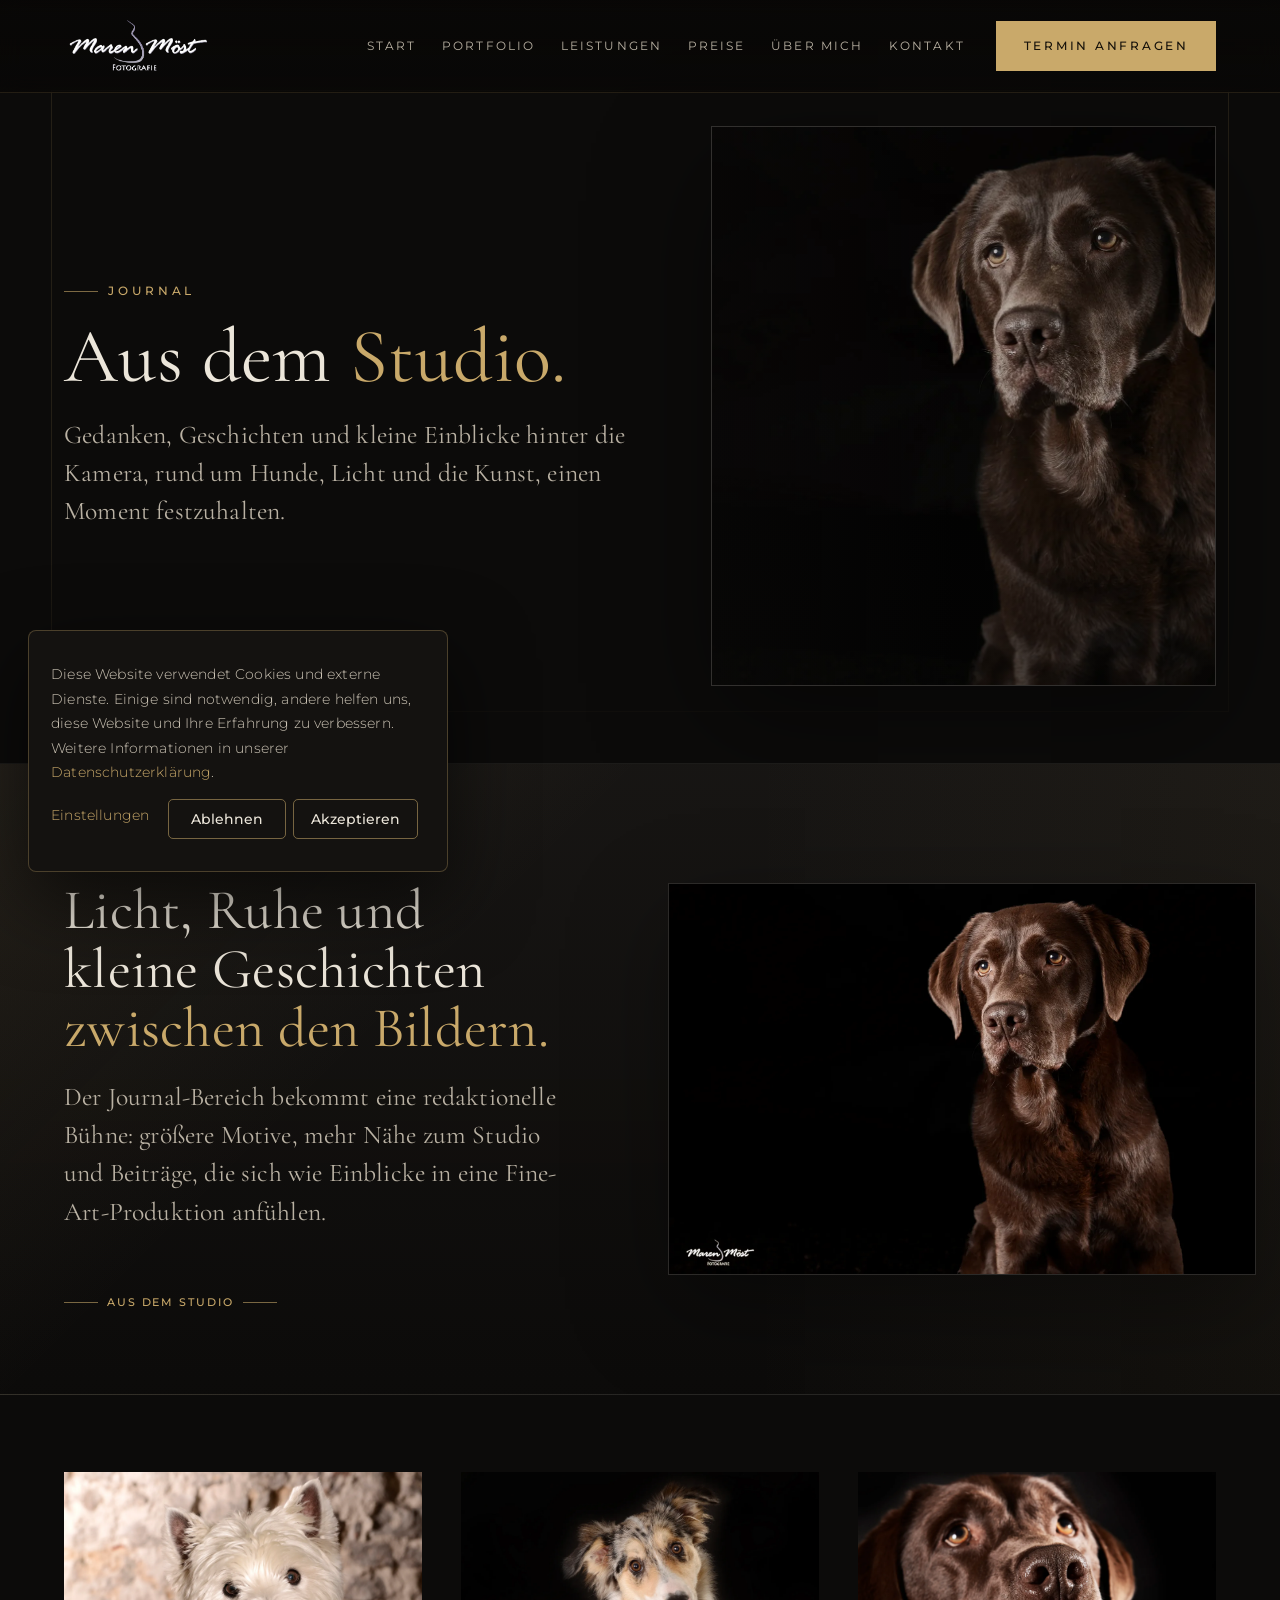
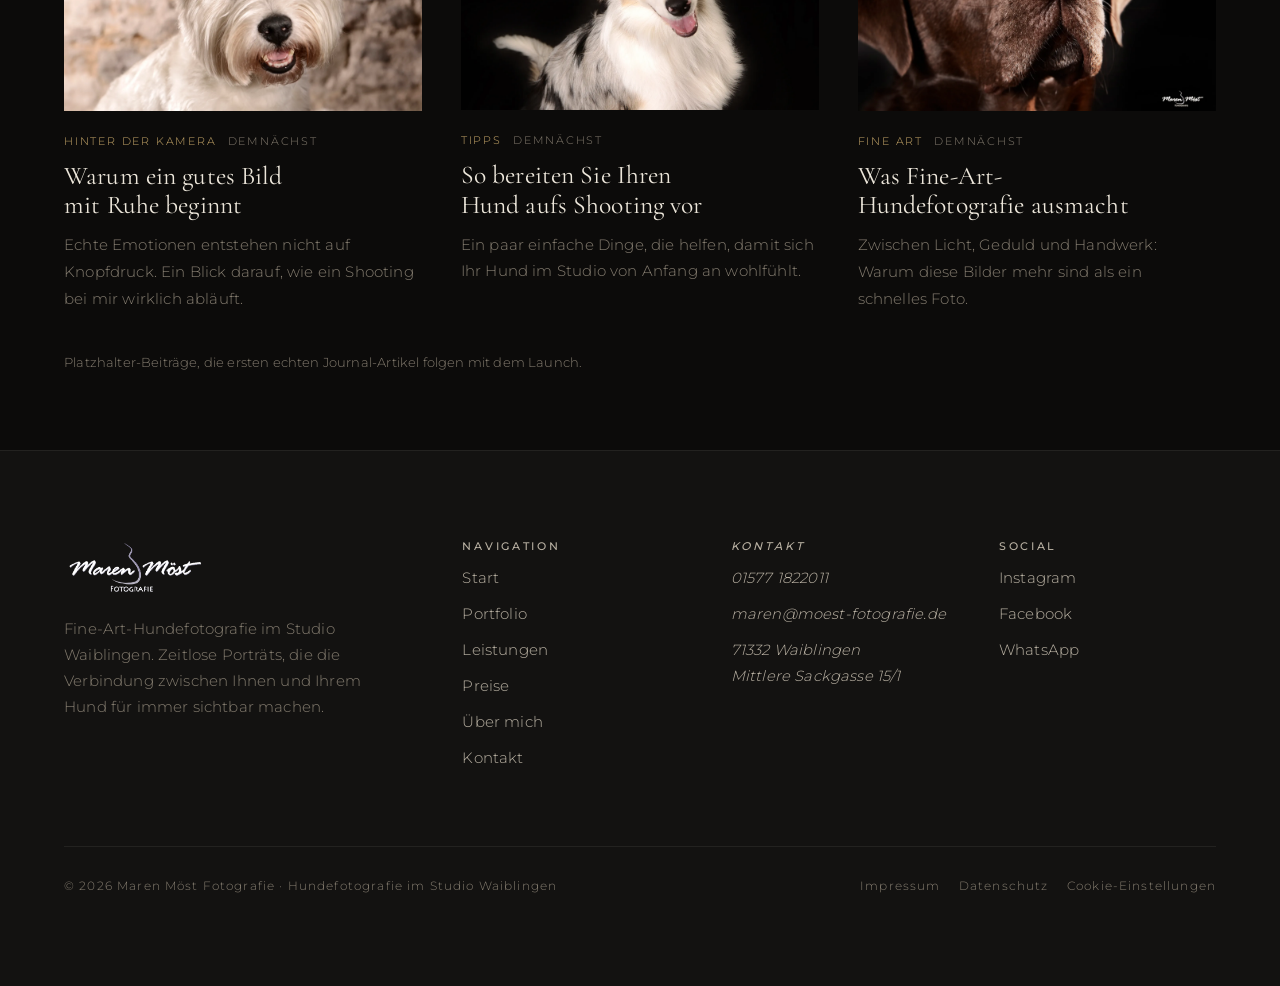
==== blog.html @ 88117236 "Links: external links open in new tab + fix the one inconsistent CTA - External links (WhatsApp, Ins" ====
<!DOCTYPE html>
<html lang="de">
<head>
<meta charset="UTF-8" />
<meta name="viewport" content="width=device-width, initial-scale=1" />
<meta name="robots" content="noindex,follow" /><!-- empty placeholder blog: keep out of the index until real articles exist -->
<script>if(location.hostname.indexOf("github.io")>-1){var m=document.createElement("meta");m.name="robots";m.content="noindex,nofollow";document.head.appendChild(m);}</script>
<script>document.documentElement.classList.add("js");</script>
<title>Blog · Maren Möst Hundefotografie</title>
<meta name="description" content="Journal aus dem Studio Waiblingen, Geschichten und Einblicke rund um Fine-Art-Hundefotografie." />
<link rel="canonical" href="https://www.moest-hundefotografie.de/blog.html" />
<meta property="og:type" content="website" />
<meta property="og:title" content="Blog · Maren Möst Hundefotografie" />
<meta property="og:description" content="Journal aus dem Studio Waiblingen, Geschichten und Einblicke rund um Fine-Art-Hundefotografie." />
<meta property="og:image" content="https://www.moest-hundefotografie.de/images/hero-banner.jpg" />
<meta property="og:url" content="https://www.moest-hundefotografie.de/blog.html" />
<link rel="icon" href="images/favicon.webp" />
<link rel="preload" href="fonts/cormorant-400.woff2" as="font" type="font/woff2" crossorigin />
<link rel="preload" href="fonts/montserrat-300.woff2" as="font" type="font/woff2" crossorigin />
<link rel="stylesheet" href="css/fonts.css" />
<link rel="stylesheet" href="css/styles.css" />
<link rel="stylesheet" href="css/klaro.css" media="print" onload="this.media='all'" />
<link rel="stylesheet" href="css/klaro-theme.css" media="print" onload="this.media='all'" />
<script type="application/ld+json">
{
  "@context": "https://schema.org",
  "@type": "BreadcrumbList",
  "itemListElement": [
    {
      "@type": "ListItem",
      "position": 1,
      "name": "Start",
      "item": "https://www.moest-hundefotografie.de/"
    },
    {
      "@type": "ListItem",
      "position": 2,
      "name": "Blog",
      "item": "https://www.moest-hundefotografie.de/blog.html"
    }
  ]
}
</script>
</head>
<body class="theme-noir">
  <header class="site-header" data-site-header>
    <a class="site-header__logo" href="index.html" aria-label="Maren Möst Hundefotografie, Startseite">
      <picture><source srcset="images/logo-weiss.webp" type="image/webp" /><img class="nav__brand-mark" src="images/logo-weiss.png" alt="Maren Möst Fotografie" width="392" height="146" /></picture>
    </a>
    <nav class="site-nav" aria-label="Hauptnavigation">
      <ul class="site-nav__list">
        <li class="site-nav__item"><a class="nav__link" href="index.html">Start</a></li>
        <li class="site-nav__item"><a class="nav__link" href="portfolio.html">Portfolio</a></li>
        <li class="site-nav__item"><a class="nav__link" href="leistungen.html">Leistungen</a></li>
        <li class="site-nav__item"><a class="nav__link" href="preise.html">Preise</a></li>
        <li class="site-nav__item"><a class="nav__link" href="ueber-mich.html">Über mich</a></li>
        <li class="site-nav__item"><a class="nav__link" href="kontakt.html">Kontakt</a></li>
      </ul>
      <a class="button button--primary site-nav__cta" href="kontakt.html">Termin anfragen</a>
    </nav>
    <button class="nav-toggle" type="button" data-nav-toggle aria-label="Menü öffnen" aria-expanded="false">
      <span class="nav-toggle__bar"></span><span class="nav-toggle__bar"></span><span class="nav-toggle__bar"></span>
    </button>
  </header>

  <nav class="nav-drawer" data-nav-drawer aria-label="Mobile Navigation">
      <a class="nav-drawer__link" href="index.html">Start</a>
      <a class="nav-drawer__link" href="portfolio.html">Portfolio</a>
      <a class="nav-drawer__link" href="leistungen.html">Leistungen</a>
      <a class="nav-drawer__link" href="preise.html">Preise</a>
      <a class="nav-drawer__link" href="ueber-mich.html">Über mich</a>
      <a class="nav-drawer__link" href="kontakt.html">Kontakt</a>
    <a class="button button--primary nav-drawer__cta" href="kontakt.html">Termin anfragen</a>
  </nav>

  <main class="page page--blog">
  <section id="hero" class="section section--page-hero page-hero" data-block="hero">
    <div class="shell">
      <div class="page-hero__content">
        <p class="label" data-reveal>Journal</p>
        <h1 class="page-hero__title" data-reveal data-reveal-delay="1">Aus dem <span class="accent">Studio.</span></h1>
        <p class="page-hero__lead section-head__text" data-reveal data-reveal-delay="2">Gedanken, Geschichten und kleine Einblicke hinter die Kamera, rund um Hunde, Licht und die Kunst, einen Moment festzuhalten.</p>
      </div>
      <figure class="page-hero__visual" data-reveal data-reveal-delay="1">
        <picture><source srcset="images/hero-blog-studio.webp" type="image/webp" /><img fetchpriority="high" src="images/hero-blog-studio.jpg" alt="Ruhiges Hundeporträt im Studio als Journal-Motiv" width="1800" height="1125" style="object-position:50% 50%" data-seo-primary /></picture>
      </figure>
    </div>
  </section>

  <section id="journal-feature" class="section lux-panel" data-block="journal-feature">
    <div class="shell lux-panel__grid">
      <div class="lux-panel__copy" data-reveal>
        <p class="label">Studio Journal</p>
        <h2 class="section-head__title">Licht, Ruhe und kleine Geschichten <span class="accent">zwischen den Bildern.</span></h2>
        <p class="section-head__text">Der Journal-Bereich bekommt eine redaktionelle Bühne: größere Motive, mehr Nähe zum Studio und Beiträge, die sich wie Einblicke in eine Fine-Art-Produktion anfühlen.</p>
        <span class="lux-panel__seal">Aus dem Studio</span>
      </div>
      <div class="lux-panel__media" data-reveal data-reveal-delay="1">
        <figure class="lux-panel__frame lux-panel__frame--wide" style="aspect-ratio:1.5000;overflow:hidden"><picture><source srcset="images/dog-04.webp" type="image/webp" /><img loading="lazy" src="images/dog-04.jpg" alt="Hund im ruhigen Studiolicht" width="1800" height="1200" decoding="async" /></picture></figure>
      </div>
    </div>
  </section>

  <section id="intro" class="section section--blog section--tight" data-block="intro">
    <div class="shell">
      <div class="blog__grid" data-collection="posts">
        <article class="post-card" data-collection-item data-reveal>
          <figure class="media media--zoom" style="aspect-ratio:1.5000;overflow:hidden"><picture><source srcset="images/dog-09.webp" type="image/webp" /><img loading="lazy" class="media__img" src="images/dog-09.jpg" alt="Hund im ruhigen Fine-Art-Studiolicht" width="1800" height="1200" decoding="async" /></picture></figure>
          <div class="post-card__meta"><span class="post-card__cat">Hinter der Kamera</span><time>Demnächst</time></div>
          <h2 class="post-card__title">Warum ein gutes Bild mit Ruhe beginnt</h2>
          <p class="post-card__excerpt">Echte Emotionen entstehen nicht auf Knopfdruck. Ein Blick darauf, wie ein Shooting bei mir wirklich abläuft.</p>
        </article>
        <article class="post-card" data-collection-item data-reveal data-reveal-delay="1">
          <figure class="media media--zoom" style="aspect-ratio:1.5038;overflow:hidden"><picture><source srcset="images/dog-58.webp" type="image/webp" /><img loading="lazy" class="media__img" src="images/dog-58.jpg" alt="Hund im Studiolicht" width="1800" height="1197" decoding="async" /></picture></figure>
          <div class="post-card__meta"><span class="post-card__cat">Tipps</span><time>Demnächst</time></div>
          <h2 class="post-card__title">So bereiten Sie Ihren Hund aufs Shooting vor</h2>
          <p class="post-card__excerpt">Ein paar einfache Dinge, die helfen, damit sich Ihr Hund im Studio von Anfang an wohlfühlt.</p>
        </article>
        <article class="post-card" data-collection-item data-reveal data-reveal-delay="2">
          <figure class="media media--zoom" style="aspect-ratio:1.5000;overflow:hidden"><picture><source srcset="images/dog-10.webp" type="image/webp" /><img loading="lazy" class="media__img" src="images/dog-10.jpg" alt="Hund im dramatischen Studiolicht" width="1800" height="1200" decoding="async" /></picture></figure>
          <div class="post-card__meta"><span class="post-card__cat">Fine Art</span><time>Demnächst</time></div>
          <h2 class="post-card__title">Was Fine-Art-Hundefotografie ausmacht</h2>
          <p class="post-card__excerpt">Zwischen Licht, Geduld und Handwerk: Warum diese Bilder mehr sind als ein schnelles Foto.</p>
        </article>
      </div>
      <p class="section__note" data-reveal>Platzhalter-Beiträge, die ersten echten Journal-Artikel folgen mit dem Launch.</p>
    </div>
  </section>
  </main>
  <footer class="footer">
    <div class="shell">
      <div class="footer__grid">
        <div class="footer__brand">
          <picture><source srcset="images/logo-weiss.webp" type="image/webp" /><img class="footer__logo" src="images/logo-weiss.png" alt="Maren Möst Fotografie" width="392" height="146" /></picture>
          <p class="footer__tagline">Fine-Art-Hundefotografie im Studio Waiblingen. Zeitlose Porträts, die die Verbindung zwischen Ihnen und Ihrem Hund für immer sichtbar machen.</p>
        </div>
        <nav class="footer__col" aria-label="Footer-Navigation">
          <h2 class="footer__col-title">Navigation</h2>
          <a class="footer__link" href="index.html">Start</a>
          <a class="footer__link" href="portfolio.html">Portfolio</a>
          <a class="footer__link" href="leistungen.html">Leistungen</a>
          <a class="footer__link" href="preise.html">Preise</a>
          <a class="footer__link" href="ueber-mich.html">Über mich</a>
          <a class="footer__link" href="kontakt.html">Kontakt</a>
        </nav>
        <address class="footer__col">
          <h2 class="footer__col-title">Kontakt</h2>
          <a class="footer__link" href="tel:015771822011">01577 1822011</a>
          <a class="footer__link" href="mailto:maren@moest-fotografie.de">maren@moest-fotografie.de</a>
          <span class="footer__link">71332 Waiblingen<br />Mittlere Sackgasse 15/1</span>
        </address>
        <nav class="footer__col" aria-label="Social Media">
          <h2 class="footer__col-title">Social</h2>
          <a class="footer__link" href="https://www.instagram.com/moestfotografie/" target="_blank" rel="noopener noreferrer">Instagram</a>
          <a class="footer__link" href="https://www.facebook.com/moest.fotografie" target="_blank" rel="noopener noreferrer">Facebook</a>
          <a class="footer__link" href="https://wa.me/491772028979" target="_blank" rel="noopener noreferrer">WhatsApp</a>
        </nav>
      </div>
      <div class="footer__bottom">
        <span>© 2026 Maren Möst Fotografie · Hundefotografie im Studio Waiblingen</span>
        <div class="footer__legal">
          <a href="impressum.html">Impressum</a>
          <a href="datenschutz.html">Datenschutz</a>
          <a href="#" onclick="klaro.show();return false;">Cookie-Einstellungen</a>
        </div>
      </div>
    </div>
  </footer>

  <script src="js/reveal.js" defer></script>
  <script src="js/main.js" defer></script>
  <script defer src="js/klaro-config.js"></script>
  <script defer src="js/klaro.js" data-config="klaroConfig"></script>
</body>
</html>
---- css/fonts.css ----
/* Self-hosted fonts — de-embedded from base64, Latin subset, font-display:swap.
   Faces kept (rendered, audited): Cormorant 400/500 + 400i, Montserrat 300/400/500.
   Dropped (unused): Pinyon Script, Cormorant 600, Cormorant 500-italic. */
@font-face{
  font-family:'Cormorant Garamond';
  font-style:italic;
  font-weight:400;
  font-display:swap;
  src:url('../fonts/cormorant-400-italic.woff2') format('woff2');
  unicode-range:U+0000-00FF, U+0131, U+0152-0153, U+02BB-02BC, U+02C6, U+02DA, U+02DC, U+0304, U+0308, U+0329, U+2000-206F, U+20AC, U+2122, U+2191, U+2193, U+2212, U+2215, U+FEFF, U+FFFD;
}
@font-face{
  font-family:'Cormorant Garamond';
  font-style:normal;
  font-weight:400;
  font-display:swap;
  src:url('../fonts/cormorant-400.woff2') format('woff2');
  unicode-range:U+0000-00FF, U+0131, U+0152-0153, U+02BB-02BC, U+02C6, U+02DA, U+02DC, U+0304, U+0308, U+0329, U+2000-206F, U+20AC, U+2122, U+2191, U+2193, U+2212, U+2215, U+FEFF, U+FFFD;
}
@font-face{
  font-family:'Cormorant Garamond';
  font-style:normal;
  font-weight:500;
  font-display:swap;
  src:url('../fonts/cormorant-500.woff2') format('woff2');
  unicode-range:U+0000-00FF, U+0131, U+0152-0153, U+02BB-02BC, U+02C6, U+02DA, U+02DC, U+0304, U+0308, U+0329, U+2000-206F, U+20AC, U+2122, U+2191, U+2193, U+2212, U+2215, U+FEFF, U+FFFD;
}
@font-face{
  font-family:'Montserrat';
  font-style:normal;
  font-weight:300;
  font-display:swap;
  src:url('../fonts/montserrat-300.woff2') format('woff2');
  unicode-range:U+0000-00FF, U+0131, U+0152-0153, U+02BB-02BC, U+02C6, U+02DA, U+02DC, U+0304, U+0308, U+0329, U+2000-206F, U+20AC, U+2122, U+2191, U+2193, U+2212, U+2215, U+FEFF, U+FFFD;
}
@font-face{
  font-family:'Montserrat';
  font-style:normal;
  font-weight:400;
  font-display:swap;
  src:url('../fonts/montserrat-400.woff2') format('woff2');
  unicode-range:U+0000-00FF, U+0131, U+0152-0153, U+02BB-02BC, U+02C6, U+02DA, U+02DC, U+0304, U+0308, U+0329, U+2000-206F, U+20AC, U+2122, U+2191, U+2193, U+2212, U+2215, U+FEFF, U+FFFD;
}
@font-face{
  font-family:'Montserrat';
  font-style:normal;
  font-weight:500;
  font-display:swap;
  src:url('../fonts/montserrat-500.woff2') format('woff2');
  unicode-range:U+0000-00FF, U+0131, U+0152-0153, U+02BB-02BC, U+02C6, U+02DA, U+02DC, U+0304, U+0308, U+0329, U+2000-206F, U+20AC, U+2122, U+2191, U+2193, U+2212, U+2215, U+FEFF, U+FFFD;
}
---- css/styles.css ----
/* =====================================================================
   Maren Möst · Hundefotografie — Fine-Art (Noir) Theme
   Static HTML + CSS + vanilla JS. CMS-ready (selector contract).
   ── Design tokens
   ── Reset & base
   ── Typography
   ── Layout: shell, section
   ── Components: buttons, label, media, accent
   ── Header / nav / burger
   ── Footer
   ── Sections: hero, intro, services, portfolio, prices, faq,
                testimonials, contact, page-hero
   ── Blog
   ── Animations (reveal)
   ── Responsive (mobile-first)
   ===================================================================== */

/* ── Design tokens ─────────────────────────────────────────────── */
:root{
  --color-bg:        #0c0b0a;
  --color-bg-soft:   #131211;
  --color-surface:   #181614;
  --color-ink:       #ece6da;
  --color-ink-soft:  #b9b1a3;
  --color-muted:     #857d70;
  --color-line:      rgba(236,230,218,.14);
  --color-line-soft: rgba(236,230,218,.07);
  --color-accent:    #c9a96a;   /* champagne gold */
  --color-accent-strong:#e0c489;
  --color-on-accent: #15110a;

  --font-display: "Cormorant Garamond", Georgia, "Times New Roman", serif;
  --font-ui:      "Montserrat", "Helvetica Neue", Arial, sans-serif;
  --font-script:  "Pinyon Script", "Cormorant Garamond", cursive;

  --shell-max: 1280px;
  --shell-pad: clamp(20px, 5vw, 84px);
  --section-y: clamp(64px, 9vh, 132px);

  --ease: cubic-bezier(.22,.61,.36,1);
  --ease-soft: cubic-bezier(.16,1,.3,1);
}

/* ── Reset & base ──────────────────────────────────────────────── */
*{ box-sizing:border-box; }
html{ -webkit-text-size-adjust:100%; scroll-behavior:smooth; }
body{
  margin:0;
  background:var(--color-bg);
  color:var(--color-ink);
  font-family:var(--font-ui);
  font-weight:300;
  font-size:16px;
  line-height:1.75;
  letter-spacing:.01em;
  -webkit-font-smoothing:antialiased;
  text-rendering:optimizeLegibility;
  overflow-x:hidden;
}
img{ display:block; max-width:100%; }
a{ color:inherit; text-decoration:none; }
button{ font-family:inherit; cursor:pointer; }
ul{ margin:0; padding:0; list-style:none; }
a:focus-visible,
button:focus-visible,
input:focus-visible,
textarea:focus-visible{
  outline:2px solid var(--color-accent);
  outline-offset:4px;
}

/* ── Typography ────────────────────────────────────────────────── */
h1,h2,h3{ font-family:var(--font-display); font-weight:400; line-height:1.05; letter-spacing:.005em; margin:0; text-wrap:balance; }
p{ margin:0 0 1.1em; color:var(--color-ink-soft); text-wrap:pretty; }
p:last-child{ margin-bottom:0; }
.accent{ color:var(--color-accent); }

.section-head__title{
  font-family:var(--font-display);
  font-weight:400;
  font-size:clamp(2.1rem, 4.4vw, 3.7rem);
  line-height:1.05;
}
.section-head__text{
  font-family:var(--font-display);
  font-size:clamp(1.2rem, 2vw, 1.6rem);
  line-height:1.5;
  color:var(--color-ink-soft);
  max-width:52ch;
}
.label{
  display:flex; align-items:center; gap:.9em;
  margin:0 0 1.4em;
  font-family:var(--font-ui);
  font-size:.72rem; font-weight:500; letter-spacing:.32em; text-transform:uppercase;
  color:var(--color-accent);
}
.label::before{ content:""; width:34px; height:1px; background:var(--color-accent); opacity:.6; }
.label--center{ justify-content:center; }

/* ── Layout: shell, section ────────────────────────────────────── */
.shell{ max-width:var(--shell-max); margin:0 auto; padding-inline:var(--shell-pad); }
.section{ padding-block:var(--section-y); }
.section--soft{ background:var(--color-bg-soft); }
.section--contact-cta{
  border-top:1px solid var(--color-line-soft);
  background:
    linear-gradient(90deg, rgba(12,11,10,.82), rgba(12,11,10,.54)),
    linear-gradient(180deg, rgba(19,18,17,.9), var(--color-bg));
}
.section--contact-cta .section-head__text{ max-width:48ch; }
.section--tight{ padding-block:clamp(42px,6vw,84px); }
.page-hero + .section--tight{ padding-top:clamp(34px,4.6vw,74px); }
.section__head{ margin-bottom:clamp(34px,4vw,60px); }
.section__head--center{ text-align:center; }
.section__head--center .label{ justify-content:center; }
.section__head--center .section-head__text{ margin:1rem auto 0; }
.section__head--row{ display:flex; flex-wrap:wrap; align-items:flex-end; justify-content:space-between; gap:24px; }

/* ── Components: buttons ───────────────────────────────────────── */
.button{
  display:inline-flex; align-items:center; gap:.7em;
  font-family:var(--font-ui); font-size:.78rem; font-weight:500;
  letter-spacing:.22em; text-transform:uppercase;
  padding:1.05em 2.1em; border:1px solid transparent;
  transition:background .5s var(--ease), color .5s var(--ease), border-color .5s var(--ease), transform .5s var(--ease), box-shadow .5s var(--ease);
  white-space:nowrap;
}
.button__arrow{ transition:transform .5s var(--ease); }
.button:hover{ transform:translateY(-2px); }
.button:hover .button__arrow{ transform:translateX(5px); }
.button--primary{ background:var(--color-accent); color:var(--color-on-accent); box-shadow:0 0 0 rgba(201,169,106,0); }
.button--primary:hover{ background:var(--color-accent-strong); box-shadow:0 18px 40px rgba(201,169,106,.16); }
.button:disabled{ opacity:.72; cursor:default; transform:none; box-shadow:none; }
.button--ghost{ border-color:var(--color-line); color:var(--color-ink); }
.button--ghost:hover{ border-color:var(--color-accent); color:var(--color-accent); }
.button--text{ padding:0 0 .5em; color:var(--color-ink); border-bottom:1px solid var(--color-line); }
.button--text:hover{ color:var(--color-accent); border-color:var(--color-accent); }

/* ── Components: media (frame is inline aspect-ratio per CMS contract) ── */
.media{ display:block; margin:0; background:var(--color-bg-soft); position:relative; }
.media::after{
  content:""; position:absolute; inset:0; pointer-events:none;
  background:linear-gradient(120deg, transparent 0%, rgba(201,169,106,.13) 46%, transparent 62%);
  opacity:0; transform:translateX(-20%);
  transition:opacity .7s var(--ease), transform .9s var(--ease);
}
.media__img{ width:100%; height:100%; transition:transform 1.2s var(--ease); }
.media--zoom{ overflow:hidden; }
.media--zoom:hover .media__img{ transform:scale(1.06); }
.media--zoom:hover::after{ opacity:1; transform:translateX(20%); }

/* ── Premium visual systems ───────────────────────────────────── */
.lux-panel{
  position:relative; overflow:hidden;
  border-block:1px solid var(--color-line-soft);
  background:
    linear-gradient(135deg, rgba(201,169,106,.08), transparent 34%),
    linear-gradient(180deg, rgba(24,22,20,.92), rgba(12,11,10,.98));
}
.lux-panel::after{
  content:""; position:absolute; pointer-events:none; opacity:.8;
  right:0; top:0; width:min(44vw,540px); height:100%;
  background:linear-gradient(90deg, transparent, rgba(201,169,106,.05));
}
.lux-panel__grid{
  position:relative; z-index:1;
  display:grid; grid-template-columns:1fr; gap:clamp(30px,5vw,78px);
  align-items:center;
}
.lux-panel__copy{ max-width:56ch; }
.lux-panel__copy .section-head__text{ margin-top:1.2rem; }
.lux-panel__media{ position:relative; display:flex; flex-direction:column; gap:clamp(16px,2.2vw,26px); }
.lux-panel__frame{
  position:relative; overflow:hidden; border:1px solid var(--color-line);
  background:var(--color-bg); box-shadow:0 34px 90px rgba(0,0,0,.34);
  max-width:100%;
}
.lux-panel__frame--floating{
  width:100%; position:static;
  box-shadow:0 24px 70px rgba(0,0,0,.42);
}
.lux-panel__frame--main{ width:100%; }
.lux-panel__frame--wide{ width:100%; }
.lux-panel__frame img{ width:100%; height:100%; object-fit:cover; }
.lux-panel__seal{
  display:inline-flex; align-items:center; gap:.8em; margin-top:clamp(20px,3vw,34px);
  color:var(--color-accent); font-size:.68rem; font-weight:500;
  letter-spacing:.18em; text-transform:uppercase;
}
.lux-panel__seal::before,
.lux-panel__seal::after{ content:""; width:34px; height:1px; background:var(--color-accent); opacity:.58; }
/* Signature section only: balance columns (top-align), anchor seal bottom-left to fill the void, lift card text contrast */
/* #signature "Statement": cards removed, one breathing portrait, gold rationed to heading + dots + seal */
#signature .lux-panel__grid{ align-items:start; }
#signature .lux-panel__copy{ max-width:44ch; }
#signature .lux-panel__lede{ margin-top:clamp(18px,2vw,26px); max-width:42ch; color:var(--color-ink-soft); }
#signature .sig-keywords{
  margin:clamp(22px,2.6vw,32px) 0 0;
  display:flex; flex-wrap:wrap; gap:.55em .8em; align-items:center;
  font-size:.72rem; font-weight:500; letter-spacing:.18em; text-transform:uppercase; color:var(--color-muted);
}
#signature .sig-keywords span{ color:var(--color-accent); opacity:.6; }
#signature .lux-panel__frame--main{ aspect-ratio:3/2; }
#signature .lux-panel__foot{ display:flex; flex-direction:column; gap:clamp(22px,2.6vw,34px); margin-top:clamp(30px,3.6vw,48px); }
#signature .lux-panel__foot .lux-panel__seal{ margin-top:0; }
#signature .lux-panel__foot .button{ align-self:flex-start; }
@media (min-width:760px){
  #signature .lux-panel__grid{
    grid-template-columns:minmax(0,.82fr) minmax(0,1.18fr);
    column-gap:clamp(40px,5vw,84px);
    align-items:center;
  }
}
.lux-icon-grid{
  display:grid; grid-template-columns:1fr; gap:1px; margin-top:clamp(24px,3vw,40px);
  border:1px solid var(--color-line-soft); background:var(--color-line-soft);
  min-width:0;
}
.lux-icon-card{
  display:flex; flex-direction:column; gap:.5rem;
  padding:clamp(20px,2.4vw,28px); background:rgba(12,11,10,.72);
  min-width:0; overflow:hidden;
}
/* premium gold tick instead of the old numbered circle */
.lux-icon{
  width:26px; height:1px; background:var(--color-accent); opacity:.7; margin-bottom:.4rem;
}
.lux-icon-card > div{ min-width:0; }
.lux-icon-card__title{
  margin:0; color:var(--color-ink);
  font-size:.74rem; font-weight:500; letter-spacing:.2em; text-transform:uppercase;
}
.lux-icon-card__text{
  margin:.4rem 0 0; color:var(--color-muted); font-size:.92rem; line-height:1.5;
  min-width:0; overflow-wrap:anywhere;
}
.cinema-strip{
  display:grid; grid-template-columns:1fr; gap:10px; margin-top:clamp(26px,4vw,50px);
}
.cinema-strip__item{
  position:relative; overflow:hidden; border:1px solid var(--color-line-soft); background:var(--color-bg);
}
.cinema-strip__item img{ width:100%; height:100%; object-fit:cover; transition:transform 1.2s var(--ease); }
.cinema-strip__item:hover img{ transform:scale(1.04); }

/* ── Header / nav / burger ─────────────────────────────────────── */
.site-header{
  position:fixed; inset:0 0 auto 0; z-index:60;
  display:flex; align-items:center; justify-content:space-between;
  padding:clamp(14px,2vh,24px) var(--shell-pad);
  background:linear-gradient(180deg, rgba(8,7,6,.92), rgba(8,7,6,.72));
  border-bottom:1px solid rgba(201,169,106,.14);
  backdrop-filter:blur(12px); -webkit-backdrop-filter:blur(12px);
  transition:background .6s var(--ease), padding .6s var(--ease), border-color .6s var(--ease), box-shadow .6s var(--ease);
}
.site-header.is-scrolled{
  background:color-mix(in srgb, var(--color-bg) 94%, transparent);
  padding-block:clamp(8px,1.4vh,14px);
  border-color:var(--color-line-soft);
  box-shadow:0 12px 36px rgba(0,0,0,.18);
}
.site-header__logo{ display:flex; align-items:center; }
.nav__brand-mark{ height:clamp(40px,5vw,56px); width:auto; transition:height .6s var(--ease); }
.site-header.is-scrolled .nav__brand-mark{ height:clamp(34px,4vw,46px); }

.site-nav{ display:flex; align-items:center; gap:clamp(16px,2vw,34px); }
.site-nav__list{ display:flex; align-items:center; gap:clamp(16px,2vw,34px); margin:0; padding:0; list-style:none; }
.site-nav__item{ display:flex; }
.nav__link{
  font-family:var(--font-ui); font-size:.74rem; font-weight:400;
  letter-spacing:.18em; text-transform:uppercase; color:var(--color-ink-soft);
  position:relative; padding:.4em 0; transition:color .4s var(--ease); white-space:nowrap;
}
.nav__link::after{ content:""; position:absolute; left:0; bottom:0; height:1px; width:0; background:var(--color-accent); transition:width .45s var(--ease); }
.nav__link:hover{ color:var(--color-ink); }
.nav__link:hover::after,
.nav__link.is-active::after{ width:100%; }
.nav__link.is-active{ color:var(--color-ink); }
.site-nav__cta{ margin-left:6px; }

.nav-toggle{ display:none; flex-direction:column; gap:5px; background:none; border:0; padding:8px; }
.nav-toggle__bar{ width:26px; height:1.4px; background:var(--color-ink); transition:.4s var(--ease); }

.nav-drawer{
  position:fixed; inset:0; z-index:55; background:var(--color-bg);
  display:flex; flex-direction:column; justify-content:center; align-items:center; gap:1.3rem;
  opacity:0; pointer-events:none; transform:translateY(-8px);
  transition:opacity .5s var(--ease), transform .5s var(--ease);
}
.nav-drawer::before{
  content:""; position:absolute; inset:12px; border:1px solid var(--color-line-soft); pointer-events:none;
}
.nav-drawer.is-open{ opacity:1; pointer-events:auto; transform:none; }
.nav-drawer__link{ font-family:var(--font-display); font-size:1.9rem; color:var(--color-ink); position:relative; z-index:1; }
.nav-drawer__link:hover{ color:var(--color-accent); }
.nav-drawer__cta{ margin-top:1rem; position:relative; z-index:1; }

/* ── Footer ────────────────────────────────────────────────────── */
.footer{ background:var(--color-bg-soft); border-top:1px solid var(--color-line-soft); padding-block:clamp(56px,7vw,96px); }
.footer__grid{ display:grid; grid-template-columns:1fr; gap:clamp(30px,4vw,60px); }
.footer__logo{ height:54px; width:auto; margin-bottom:1.4rem; }
.footer__tagline{ font-size:.92rem; color:var(--color-muted); max-width:32ch; }
.footer__col-title{ font-family:var(--font-ui); font-size:.7rem; font-weight:500; letter-spacing:.24em; text-transform:uppercase; color:var(--color-ink-soft); margin:0 0 1.2em; }
.footer__link{ display:block; font-size:.92rem; color:var(--color-ink-soft); margin-bottom:.7em; transition:color .4s var(--ease); }
.footer__link:hover{ color:var(--color-accent); }
.footer__bottom{
  display:flex; flex-wrap:wrap; justify-content:space-between; align-items:center; gap:14px;
  margin-top:clamp(44px,5vw,72px); padding-top:1.8rem; border-top:1px solid var(--color-line-soft);
  font-size:.72rem; letter-spacing:.1em; color:var(--color-muted);
}
.footer__legal{ display:flex; gap:1.6em; }
.footer__legal a:hover{ color:var(--color-accent); }
.footer__draft{
  flex:1 0 100%; order:-1; margin-bottom:1rem; padding:.75em 1em;
  border:1px dashed var(--color-line); color:var(--color-muted);
  font-size:.66rem; font-weight:500; letter-spacing:.16em; text-transform:uppercase; text-align:center;
}

/* ── Section: HERO (banner on black) ───────────────────────────── */
.hero{
  position:relative; min-height:100svh; display:grid;
  grid-template-columns:minmax(0,1fr);
  align-items:center;
  padding:clamp(116px,13vh,158px) var(--shell-pad) clamp(76px,10vh,124px);
  background:
    linear-gradient(180deg, rgba(8,7,6,.70) 0%, rgba(8,7,6,.32) 22%, rgba(8,7,6,.16) 46%, rgba(8,7,6,.42) 74%, rgba(10,9,8,.88) 100%),
    linear-gradient(90deg, rgba(8,7,6,.78) 0%, rgba(8,7,6,.42) 30%, rgba(8,7,6,.10) 58%, rgba(8,7,6,.04) 100%),
    radial-gradient(46% 56% at 50% 33%, rgba(201,169,106,.13), transparent 70%),
    url("../images/hero-home-fineart.webp") center 40% / cover no-repeat,
    var(--color-bg);
  overflow:hidden;
}
.hero::after{
  content:""; position:absolute; pointer-events:none; opacity:.34;
  inset:0;
  background:
    linear-gradient(90deg, rgba(12,11,10,.56), transparent 50%, rgba(12,11,10,.20)),
    linear-gradient(180deg, rgba(12,11,10,.04), rgba(12,11,10,.66));
}
.hero__content{
  position:relative; z-index:1;
  width:min(1240px,100%);
  text-align:left;
}
.hero__title{
  font-family:var(--font-display); font-weight:400;
  font-size:clamp(3rem,8vw,6.6rem); line-height:.98; letter-spacing:.01em;
  color:var(--color-ink); max-width:none; margin:0; position:relative; z-index:1;
  text-shadow:0 2px 34px rgba(0,0,0,.46);
}
.hero__lead{ margin:1.6rem 0 0; max-width:46ch; font-family:var(--font-display); font-size:clamp(1.22rem,2vw,1.65rem); color:var(--color-ink-soft); position:relative; z-index:1; text-shadow:0 1px 22px rgba(0,0,0,.5); }
.hero__meta{
  display:flex; flex-wrap:wrap; justify-content:flex-start; gap:.85em 1.2em;
  margin:1.7rem 0 0; color:var(--color-ink-soft);
  font-size:.68rem; font-weight:500; letter-spacing:.2em; text-transform:uppercase;
  position:relative; z-index:1;
}
.hero__meta span{ display:inline-flex; align-items:center; gap:1.2em; }
.hero__meta span + span::before{ content:""; width:22px; height:1px; background:var(--color-accent); opacity:.5; }
.hero__actions{ display:flex; flex-wrap:wrap; gap:16px; justify-content:flex-start; margin-top:2.2rem; position:relative; z-index:1; }
.hero__brand-card{
  position:absolute; z-index:1;
  right:clamp(48px,6vw,104px); bottom:clamp(92px,11vh,150px);
  width:min(620px,46vw);
  padding:clamp(22px,2.8vw,42px);
  border:1px solid rgba(201,169,106,.18);
  background:rgba(8,7,6,.58);
  box-shadow:0 24px 70px rgba(0,0,0,.32);
  backdrop-filter:blur(10px);
  -webkit-backdrop-filter:blur(10px);
}
.hero__brand-logo{ width:100%; height:auto; opacity:.94; }
.hero__brand-card p{
  margin:1rem 0 0;
  color:var(--color-ink-soft);
  font-size:.68rem;
  font-weight:500;
  letter-spacing:.2em;
  text-transform:uppercase;
  text-align:center;
}
.hero__cue{ position:absolute; left:50%; bottom:24px; transform:translateX(-50%); display:flex; flex-direction:column; align-items:center; gap:10px; font-size:.58rem; letter-spacing:.3em; text-transform:uppercase; color:var(--color-muted); }
.hero__cue-bar{ width:1px; height:42px; background:linear-gradient(var(--color-accent), transparent); animation:cue 2.4s var(--ease) infinite; }
@keyframes cue{ 0%{transform:scaleY(0);transform-origin:top} 45%{transform:scaleY(1);transform-origin:top} 55%{transform:scaleY(1);transform-origin:bottom} 100%{transform:scaleY(0);transform-origin:bottom} }

/* ── Section: page-hero (inner pages) ──────────────────────────── */
.page-hero{
  position:relative; isolation:isolate; overflow:hidden;
  padding-top:clamp(112px,14vh,166px);
  padding-bottom:clamp(44px,6vw,88px);
  min-height:clamp(520px,72svh,760px);
  display:flex; align-items:center;
  background:
    linear-gradient(180deg, rgba(12,11,10,.96), rgba(12,11,10,.82) 52%, rgba(12,11,10,.98)),
    var(--color-bg);
}
.page-hero::before{
  content:""; position:absolute; inset:clamp(84px,10vh,128px) clamp(14px,4vw,64px) clamp(18px,4vw,56px);
  border:1px solid rgba(201,169,106,.12); pointer-events:none; z-index:-1;
}
.page-hero::after{
  content:""; position:absolute; inset:auto 0 0; height:34%;
  background:linear-gradient(transparent, var(--color-bg)); pointer-events:none; z-index:-1;
}
.page-hero .shell{
  position:relative; z-index:1;
  display:grid; grid-template-columns:minmax(0,.9fr) minmax(320px,.78fr);
  gap:clamp(30px,5vw,82px); align-items:center; width:100%;
}
.page-hero__content{ max-width:680px; }
.page-hero__title{ font-family:var(--font-display); font-weight:400; font-size:clamp(2.6rem,6vw,5rem); line-height:1.03; }
.page-hero__lead{ margin-top:1.2rem; max-width:54ch; }
.page-hero__visual{
  position:relative; min-height:clamp(300px,45vw,560px);
  height:clamp(300px,45vw,560px);
  margin:0; overflow:hidden; border:1px solid var(--color-line);
  background:var(--color-bg-soft);
  box-shadow:0 36px 110px rgba(0,0,0,.45);
}
.page-hero__visual::after{
  content:""; position:absolute; inset:0; z-index:1; pointer-events:none;
  background:
    linear-gradient(90deg, rgba(12,11,10,.46), transparent 48%),
    linear-gradient(180deg, transparent 44%, rgba(12,11,10,.22));
}
.page-hero__visual img{ width:100%; height:100%; object-fit:cover; }
.page--portfolio .page-hero .shell{
  grid-template-columns:minmax(0,.88fr) minmax(420px,1fr);
  gap:clamp(30px,4vw,62px);
}
.page--portfolio .page-hero__content{ max-width:660px; }
.page--portfolio .page-hero__title{ font-size:clamp(2.7rem,5.3vw,4.65rem); }
.page--portfolio .page-hero__lead{ max-width:50ch; }
.page--portfolio .page-hero__visual{
  min-height:clamp(340px,48vw,590px);
  height:clamp(340px,48vw,590px);
}
.page--portfolio .page-hero__visual::after{
  background:
    radial-gradient(circle at 76% 42%, transparent 0 38%, rgba(12,11,10,.08) 58%, rgba(12,11,10,.26) 100%),
    linear-gradient(90deg, rgba(12,11,10,.5), transparent 50%),
    linear-gradient(180deg, transparent 58%, rgba(12,11,10,.22));
}
.page-hero__proof{
  display:flex; flex-wrap:wrap; gap:.8em 1.3em; margin-top:1.8rem;
  color:var(--color-muted); font-size:.72rem; letter-spacing:.18em; text-transform:uppercase;
}
.page-hero__proof span{ color:var(--color-ink-soft); }
.page-hero__actions{
  display:flex; flex-wrap:wrap; gap:12px;
  margin-top:clamp(1.8rem,3vw,2.7rem);
}

/* ── Section: intro / split ────────────────────────────────────── */
.split{ display:grid; grid-template-columns:1fr; gap:38px; align-items:center; }
.split__measure{ max-width:46ch; }
/* intro: single centered statement (the step-list moved to #experience to de-duplicate) */
/* intro: copy + portrait split (text left / dog portrait right) — breaks the centered-noir echo, shows a dog early */
.intro-card{ display:grid; grid-template-columns:1fr; gap:clamp(28px,5vw,56px); align-items:center; padding-block:clamp(8px,1vw,18px); }
.intro-card__copy{ max-width:54ch; }
.intro-card__copy .section-head__title{ max-width:18ch; margin:0 0 clamp(1.2rem,2vw,1.8rem); }
.intro-card__copy p + p{ margin-top:1rem; }
.intro-card__media{ aspect-ratio:2/3; overflow:hidden; border:1px solid var(--color-line-soft); box-shadow:0 30px 80px rgba(0,0,0,.38); }
.intro-card__media .media__img{ width:100%; height:100%; object-fit:cover; }

/* ── Section: services ─────────────────────────────────────────── */
.services__grid{ display:grid; grid-template-columns:1fr; gap:clamp(16px,2vw,30px); }
.service-card{
  display:flex; flex-direction:column;
  padding:clamp(12px,1.4vw,18px);
  border:1px solid var(--color-line-soft);
  background:linear-gradient(180deg, rgba(24,22,20,.62), rgba(12,11,10,.68));
  transition:transform .6s var(--ease), border-color .6s var(--ease), box-shadow .6s var(--ease);
}
.service-card:hover{ transform:translateY(-6px); }
.service-card:hover{ border-color:rgba(201,169,106,.26); box-shadow:0 26px 70px rgba(0,0,0,.22); }
.service-card .media,
.service-row .media{ border:1px solid var(--color-line-soft); }
.service-card .media::before{
  content:""; position:absolute; inset:0; z-index:1; pointer-events:none;
  background:
    linear-gradient(180deg, transparent 48%, rgba(12,11,10,.72)),
    linear-gradient(90deg, rgba(12,11,10,.2), transparent 48%, rgba(12,11,10,.16));
}
.service-card .media__img{ filter:saturate(.86) contrast(.96) brightness(.9); }
.service-card:hover .media__img{ filter:saturate(.95) contrast(1) brightness(.96); }
.service-card__title{ font-family:var(--font-display); font-size:1.7rem; margin:1.5rem 0 .5rem; }
.service-card__sub{ font-size:.95rem; color:var(--color-ink-soft); }
.service-card__price{ display:block; margin-top:1rem; font-family:var(--font-display); font-style:italic; font-size:1.15rem; color:var(--color-accent); }
.service-card__link{ margin-top:1.2rem; align-self:flex-start; font-family:var(--font-ui); font-size:.72rem; font-weight:500; letter-spacing:.2em; text-transform:uppercase; color:var(--color-ink); border-bottom:1px solid var(--color-line); padding-bottom:.5em; transition:color .4s var(--ease), border-color .4s var(--ease); }
.service-card__link:hover{ color:var(--color-accent); border-color:var(--color-accent); }
.service-card--featured{ position:relative; }

/* ── Section: experience ───────────────────────────────────────── */
.section--experience{
  background:
    linear-gradient(180deg, rgba(19,18,17,.95), rgba(12,11,10,.98)),
    var(--color-bg-soft);
}
/* photo-led, de-carded: images bleed on noir, step 02 is the crescendo */
.experience__grid{ display:grid; grid-template-columns:1fr; gap:clamp(48px,8vw,90px); }
.experience-step{
  position:relative; display:grid; grid-template-columns:1fr; gap:clamp(16px,2.6vw,26px);
}
.experience-step__media{ width:100%; aspect-ratio:3/2; overflow:hidden; }
.experience-step__media .media__img{ width:100%; height:100%; object-fit:cover; }
.experience-step__body{ padding:0; max-width:42ch; }
.experience-step__kicker{
  margin:0 0 .8rem; color:var(--color-accent);
  font-size:.7rem; font-weight:500; letter-spacing:.24em; text-transform:uppercase;
}
.experience-step__title{ font-size:clamp(1.55rem,2.4vw,2.15rem); margin-bottom:.6rem; }
.experience-step__text{ color:#cfc7b8; font-size:1.02rem; line-height:1.62; max-width:40ch; }
.experience__foot{ margin-top:clamp(48px,7vw,90px); display:flex; justify-content:center; }

/* services as detail rows (Leistungen) */
.service-row{ display:grid; grid-template-columns:1fr; gap:28px; align-items:center; padding-block:clamp(40px,6vw,88px); border-top:1px solid var(--color-line); }
.service-row:first-of-type{ border-top:0; }
.service-row__title{ font-family:var(--font-display); font-size:clamp(1.9rem,3.2vw,2.8rem); margin-bottom:1rem; }
.service-row__price{ margin-top:1.4rem; font-family:var(--font-display); font-style:italic; font-size:1.2rem; color:var(--color-accent); }

/* ── Section: portfolio ────────────────────────────────────────── */
/* portfolio: native-aspect masonry — whole dogs, never cropped */
.portfolio__grid{ columns:1; column-gap:clamp(10px,1.4vw,18px); column-fill:balance; }
.portfolio-tile{ break-inside:avoid; margin-bottom:clamp(10px,1.4vw,18px); width:100%; }
.portfolio-tile .media{ display:block; }
.portfolio-tile .media__img{ height:auto; display:block; }
.gallery-toolbar{
  display:flex; flex-wrap:wrap; align-items:center; justify-content:space-between;
  gap:18px; margin-bottom:clamp(24px,3vw,44px);
  padding:clamp(16px,2vw,24px) 0;
  border-block:1px solid var(--color-line-soft);
}
.gallery-toolbar__label{
  margin:0; color:var(--color-muted);
  font-size:.68rem; font-weight:500; letter-spacing:.22em; text-transform:uppercase;
}
.gallery-filters{ display:flex; flex-wrap:wrap; gap:10px; }
.gallery-filter{
  appearance:none; border:1px solid var(--color-line-soft); border-radius:999px;
  background:rgba(255,255,255,.02); color:var(--color-ink-soft);
  padding:.72em 1.05em; font-size:.68rem; font-weight:500;
  letter-spacing:.16em; text-transform:uppercase;
  transition:background .45s var(--ease), color .45s var(--ease), border-color .45s var(--ease), transform .45s var(--ease);
}
.gallery-filter:hover,
.gallery-filter.is-active{
  background:var(--color-accent); border-color:var(--color-accent);
  color:var(--color-on-accent); transform:translateY(-1px);
}
.portfolio-tile{
  display:block; overflow:hidden; position:relative;
  border:1px solid rgba(236,230,218,.18);
  background:var(--color-bg-soft);
  box-shadow:inset 0 0 0 1px rgba(201,169,106,.07), 0 22px 46px -30px rgba(0,0,0,.9);
  cursor:zoom-in;
  box-shadow:0 0 0 rgba(0,0,0,0);
  transition:border-color .45s var(--ease), box-shadow .45s var(--ease), transform .45s var(--ease);
}
.portfolio-tile.is-hidden{ display:none; }
.portfolio-tile::before{
  content:""; position:absolute; right:14px; top:14px; z-index:2;
  width:34px; height:34px; border-top:1px solid rgba(201,169,106,.72);
  border-right:1px solid rgba(201,169,106,.72);
  opacity:0; transform:translate(8px,-8px);
  transition:opacity .5s var(--ease), transform .5s var(--ease);
  pointer-events:none;
}
.portfolio-tile::after{
  content:""; position:absolute; inset:auto 0 0; height:42%;
  background:linear-gradient(transparent, rgba(12,11,10,.82));
  opacity:.88; transition:opacity .55s var(--ease);
  pointer-events:none;
}
.portfolio-tile:hover,
.portfolio-tile:focus-visible{
  border-color:rgba(201,169,106,.34);
  box-shadow:0 26px 70px rgba(0,0,0,.28);
  transform:translateY(-3px);
}
.media__img{ width:100%; height:100%; transition:transform 1.2s var(--ease); }
.portfolio-tile:hover .media__img{ transform:scale(1.05); }
.portfolio-tile:hover::before,
.portfolio-tile:focus-visible::before{ opacity:1; transform:none; }
.portfolio-tile:hover::after,
.portfolio-tile:focus-visible::after{ opacity:1; }
.portfolio-tile__caption{
  position:absolute; left:18px; right:18px; bottom:16px; z-index:1;
  color:var(--color-ink); font-size:.68rem; font-weight:500;
  letter-spacing:.18em; text-transform:uppercase;
  opacity:1; transform:none;
  transition:opacity .55s var(--ease), transform .55s var(--ease);
  pointer-events:none;
}
.portfolio-tile:hover .portfolio-tile__caption,
.portfolio-tile:focus-visible .portfolio-tile__caption{ opacity:1; transform:none; }
.portfolio__note{ margin-top:clamp(34px,4vw,60px); text-align:center; color:var(--color-muted); font-size:.9rem; }
.portfolio__note a{ color:var(--color-accent); border-bottom:1px solid var(--color-line); padding-bottom:2px; }
.portfolio__cta{ display:flex; justify-content:center; margin-top:clamp(32px,4vw,58px); }
.gallery-lightbox{
  position:fixed; inset:0; z-index:120;
  display:grid; grid-template-columns:minmax(0,1fr);
  grid-template-rows:auto minmax(0,1fr) auto auto;
  gap:14px; padding:clamp(18px,3vw,42px);
  background:
    linear-gradient(135deg, rgba(201,169,106,.08), transparent 32%),
    rgba(5,4,3,.96);
  opacity:0; visibility:hidden; pointer-events:none;
  transition:opacity .35s var(--ease), visibility .35s var(--ease);
}
.gallery-lightbox::before{
  content:""; position:absolute; inset:clamp(10px,2vw,28px);
  border:1px solid rgba(201,169,106,.12); pointer-events:none;
}
.gallery-lightbox.is-open{ opacity:1; visibility:visible; pointer-events:auto; }
.gallery-lightbox__close,
.gallery-lightbox__nav{
  position:absolute; z-index:2;
  border:1px solid var(--color-line); background:rgba(12,11,10,.74);
  color:var(--color-ink); width:48px; height:48px;
  display:grid; place-items:center; font-size:1.4rem;
  transition:background .35s var(--ease), color .35s var(--ease), border-color .35s var(--ease);
}
.gallery-lightbox__close:hover,
.gallery-lightbox__nav:hover{ background:var(--color-accent); color:var(--color-on-accent); border-color:var(--color-accent); }
.gallery-lightbox__close{ top:clamp(18px,3vw,42px); right:clamp(18px,3vw,42px); }
.gallery-lightbox__nav{
  top:var(--lb-nav-top, 50%); transform:translateY(-50%);
  border-radius:999px;
  width:56px; height:56px;
  font-size:0;
  backdrop-filter:blur(10px);
  -webkit-backdrop-filter:blur(10px);
}
.gallery-lightbox__nav--prev{ left:var(--lb-prev-left, clamp(18px,3vw,42px)); }
.gallery-lightbox__nav--next{ left:var(--lb-next-left, calc(100% - 98px)); right:auto; }
.gallery-lightbox__figure{
  position:relative; z-index:1;
  grid-column:1; grid-row:2; margin:0; min-width:0; min-height:0;
  display:grid; place-items:center;
}
.gallery-lightbox__img{
  max-width:100%; max-height:78vh; width:auto; height:auto;
  object-fit:contain; box-shadow:0 32px 90px rgba(0,0,0,.45);
}
.gallery-lightbox__caption{
  position:relative; z-index:1;
  grid-column:1; grid-row:3; text-align:center; color:var(--color-ink-soft);
  font-size:.72rem; font-weight:500; letter-spacing:.18em; text-transform:uppercase;
}
.gallery-lightbox__nav--prev::after,
.gallery-lightbox__nav--next::after{
  content:""; width:15px; height:15px; border-top:1.5px solid currentColor; border-left:1.5px solid currentColor;
}
.gallery-lightbox__nav--prev::after{ transform:rotate(-45deg); }
.gallery-lightbox__nav--next::after{ transform:rotate(135deg); }

/* ── Section: artwork showcase ─────────────────────────────────── */
.section--artwork{
  position:relative; overflow:hidden;
  background:
    linear-gradient(180deg, rgba(12,11,10,.96), rgba(19,18,17,.98)),
    var(--color-bg-soft);
}
.artwork-showcase{
  position:relative; z-index:1;
  display:grid; grid-template-columns:1fr; gap:clamp(32px,5vw,82px);
  align-items:center;
}
.artwork-showcase__media{ position:relative; }
.artwork-showcase__hero{
  border:1px solid var(--color-line);
  box-shadow:0 34px 90px rgba(0,0,0,.34);
}
.artwork-showcase__hero::before{
  content:""; position:absolute; inset:0; z-index:1; pointer-events:none;
  background:linear-gradient(90deg, rgba(12,11,10,.34), transparent 42%, rgba(201,169,106,.1));
}
.artwork-strip{
  display:grid; grid-template-columns:repeat(3,1fr); gap:clamp(8px,1.1vw,14px);
  width:min(520px,78%);
  margin:clamp(12px,1.6vw,20px) auto 0;
}
.artwork-strip__item{
  border:1px solid var(--color-line-soft);
  box-shadow:0 18px 44px rgba(0,0,0,.2);
}
.artwork-showcase__copy{ max-width:54ch; }
.artwork-showcase__copy .section-head__text{ margin:1.3rem 0 0; }
.artwork-notes{
  display:grid; gap:1px; margin:clamp(24px,3vw,38px) 0;
  border:1px solid var(--color-line-soft);
  background:var(--color-line-soft);
}
.artwork-notes li{
  background:rgba(12,11,10,.62);
  padding:clamp(14px,1.7vw,20px);
  color:var(--color-ink-soft);
  font-size:.72rem; font-weight:500; letter-spacing:.18em; text-transform:uppercase;
}

/* ── Section: prices ───────────────────────────────────────────── */
.prices__grid{ display:grid; grid-template-columns:1fr; gap:clamp(16px,2vw,26px); align-items:stretch; }
.price-card{ display:flex; flex-direction:column; min-width:0; padding:clamp(28px,3vw,44px); background:linear-gradient(180deg, var(--color-bg-soft), rgba(24,22,20,.72)); border:1px solid var(--color-line-soft); transition:transform .6s var(--ease), border-color .6s var(--ease), box-shadow .6s var(--ease); }
.price-card:hover{ transform:translateY(-6px); border-color:var(--color-line); box-shadow:0 24px 70px rgba(0,0,0,.22); }
.price-card--featured{ border-color:var(--color-accent); background:var(--color-surface); }
.price-card__name{ font-family:var(--font-display); font-size:1.6rem; }
.price-card__tag{ margin-top:.4em; font-size:.72rem; letter-spacing:.2em; text-transform:uppercase; color:var(--color-accent); }
.price-card__price{ margin:1.3rem 0; font-family:var(--font-display); font-size:clamp(2rem,3vw,2.6rem); color:var(--color-ink); }
.price-card__price span{ font-size:1rem; color:var(--color-muted); }
.price-card__list{ display:flex; flex-direction:column; gap:.7em; margin:0 0 1.8rem; }
.price-card__feature{ font-size:.92rem; color:var(--color-ink-soft); padding-left:1.4em; position:relative; }
.price-card__feature::before{ content:"—"; position:absolute; left:0; color:var(--color-accent); }
.price-card__cta{ margin-top:auto; }
.prices__note{ margin-top:clamp(28px,3vw,44px); text-align:center; font-family:var(--font-display); font-style:italic; font-size:clamp(1.2rem,2vw,1.6rem); color:var(--color-ink-soft); }
.trust-strip{
  display:grid; grid-template-columns:1fr; gap:1px; margin-top:clamp(30px,4vw,56px);
  border:1px solid var(--color-line-soft); background:var(--color-line-soft);
}
.trust-strip__item{ padding:clamp(18px,2.4vw,28px); background:var(--color-bg); }
.trust-strip__label{ display:block; margin-bottom:.7em; color:var(--color-accent); font-size:.68rem; font-weight:500; letter-spacing:.2em; text-transform:uppercase; }
.trust-strip__text{ color:var(--color-ink-soft); margin:0; font-size:.93rem; }

/* ── Section: faq (accordion) ──────────────────────────────────── */
.faq__list{ max-width:78ch; margin:0 auto; }
.faq-item{ border-top:1px solid var(--color-line); }
.faq-item:last-child{ border-bottom:1px solid var(--color-line); }
.faq-item__q{ width:100%; text-align:left; background:none; border:0; padding:1.5em 2.4em 1.5em 0; position:relative; color:var(--color-ink); font-family:var(--font-display); font-size:clamp(1.2rem,2vw,1.6rem); letter-spacing:.01em; }
.faq-item__q:focus-visible{ outline-offset:8px; }
.faq-item__icon{ position:absolute; right:.2em; top:50%; transform:translateY(-50%); width:16px; height:16px; transition:transform .4s var(--ease); }
.faq-item__icon::before,.faq-item__icon::after{ content:""; position:absolute; top:50%; left:0; width:16px; height:1.4px; background:var(--color-accent); }
.faq-item__icon::after{ transform:rotate(90deg); transition:opacity .4s var(--ease); }
.faq-item.is-open .faq-item__icon::after{ opacity:0; }
.faq-item__a{ overflow:hidden; max-height:0; transition:max-height .5s var(--ease); }
.faq-item__a-inner{ padding:0 0 1.6em; color:var(--color-ink-soft); font-size:.98rem; max-width:64ch; }

/* ── Section: testimonials ─────────────────────────────────────── */
#testimonials .section-head__text{ margin-top:clamp(1.3rem,2vw,1.8rem); }
.testimonials__grid{ display:grid; grid-template-columns:1fr; gap:clamp(20px,2.6vw,44px); }
.testimonial{
  display:flex; flex-direction:column;
  border:1px solid var(--color-line-soft);
  border-top-color:rgba(201,169,106,.28);
  padding:clamp(24px,2.6vw,34px); margin:0;
  background:linear-gradient(180deg, rgba(24,22,20,.72), rgba(12,11,10,.54));
  transition:border-color .5s var(--ease), transform .5s var(--ease), background .5s var(--ease);
}
.testimonial:hover{ border-color:rgba(201,169,106,.42); transform:translateY(-4px); background:rgba(24,22,20,.86); }
.testimonial__stars{ color:var(--color-accent); letter-spacing:.3em; font-size:.8rem; margin-bottom:1.1rem; }
.testimonial__quote{ font-family:var(--font-display); font-size:clamp(1.35rem,2vw,1.7rem); line-height:1.34; color:var(--color-ink); font-style:normal; margin:0; }
.testimonial__meta{ margin-top:auto; padding-top:1.3rem; font-size:.72rem; letter-spacing:.18em; text-transform:uppercase; color:var(--color-muted); }
.section__note{ margin-top:clamp(22px,3vw,40px); color:var(--color-muted); font-size:.82rem; }

/* ── Section: contact ──────────────────────────────────────────── */
.contact{ display:grid; grid-template-columns:1fr; gap:clamp(30px,4vw,56px); align-items:start; }
.contact-form{
  display:grid; grid-template-columns:1fr; gap:22px 26px;
  padding:clamp(22px,3vw,34px);
  border:1px solid var(--color-line-soft);
  background:linear-gradient(180deg, rgba(24,22,20,.76), rgba(12,11,10,.48));
}
.contact-form__field{ display:flex; flex-direction:column; gap:.55em; }
.contact-form__field--full{ grid-column:1 / -1; }
.contact-form__label{ font-size:.7rem; font-weight:500; letter-spacing:.16em; text-transform:uppercase; color:var(--color-ink-soft); }
.contact-form__input,.contact-form__textarea{
  background:rgba(8,7,6,.42);
  border:1px solid rgba(201,169,106,.16);
  border-bottom-color:rgba(201,169,106,.32);
  color:var(--color-ink);
  font-family:var(--font-ui);
  font-weight:300;
  font-size:1rem;
  padding:.8em .95em;
  transition:border-color .4s var(--ease), background-color .4s var(--ease);
}
.contact-form__input:focus,.contact-form__textarea:focus{ border-color:var(--color-accent); }
.contact-form__textarea{ resize:vertical; min-height:120px; }
.contact-form__input::placeholder,.contact-form__textarea::placeholder{ color:var(--color-ink-soft); opacity:.56; }
.contact-form__note{ margin-top:1rem; font-size:.88rem; color:var(--color-accent); }
.contact-form__note[hidden]{ display:none; }
.contact-info{ display:flex; flex-direction:column; gap:1.5rem; }
.contact-info__label{ font-size:.7rem; font-weight:500; letter-spacing:.2em; text-transform:uppercase; color:var(--color-ink-soft); margin:0 0 .4em; }
.contact-info__value{ font-family:var(--font-display); font-size:1.2rem; color:var(--color-ink); margin:0; }
.contact-info__value a:hover{ color:var(--color-accent); }
.contact-reassurance{
  display:grid; gap:1px; margin-top:clamp(22px,3vw,36px);
  border:1px solid var(--color-line-soft); background:var(--color-line-soft);
}
.contact-reassurance__item{ background:var(--color-bg); padding:18px; }
.contact-reassurance__title{ display:block; color:var(--color-accent); font-size:.68rem; font-weight:500; letter-spacing:.18em; text-transform:uppercase; margin-bottom:.4em; }
.contact-reassurance__text{ color:var(--color-ink-soft); margin:0; font-size:.88rem; }
.contact__map{ grid-column:1 / -1; }
.contact__map-frame{ width:100%; aspect-ratio:16/6.5; border:1px solid var(--color-line); filter:grayscale(.4) contrast(.92) brightness(.9); display:block; }
.contact-cta{
  display:grid;
  grid-template-columns:1fr;
  gap:clamp(24px,4vw,64px);
  align-items:end;
  position:relative;
}
.contact-cta::before{
  content:""; position:absolute; inset:clamp(-28px,-2vw,-12px) 0;
  border:1px solid rgba(201,169,106,.1);
  pointer-events:none;
}
.contact-cta .section-head__title{ max-width:12ch; }
.contact-cta__body{ justify-self:start; max-width:54ch; }
.contact-cta__actions{ display:flex; flex-wrap:wrap; gap:14px; margin-top:1.8rem; }

/* ── Blog ──────────────────────────────────────────────────────── */
.blog__grid{ display:grid; grid-template-columns:1fr; gap:clamp(24px,3vw,48px); }
.post-card{ display:flex; flex-direction:column; }
.post-card__meta{ display:flex; gap:1em; margin:1.3rem 0 .6rem; font-size:.7rem; letter-spacing:.16em; text-transform:uppercase; color:var(--color-muted); }
.post-card__cat{ color:var(--color-accent); }
.post-card__title{ font-family:var(--font-display); font-size:1.6rem; line-height:1.15; }
.post-card__excerpt{ margin-top:.8rem; font-size:.95rem; color:var(--color-muted); }
.post-card__link{ margin-top:1.2rem; align-self:flex-start; font-size:.72rem; font-weight:500; letter-spacing:.2em; text-transform:uppercase; color:var(--color-ink); border-bottom:1px solid var(--color-line); padding-bottom:.5em; transition:color .4s var(--ease), border-color .4s var(--ease); }
.post-card__link:hover{ color:var(--color-accent); border-color:var(--color-accent); }

/* about portrait caption */
.figure{ margin:0; }
.figure__caption{ margin-top:.9rem; font-size:.78rem; letter-spacing:.04em; color:var(--color-muted); }
.stats{ display:flex; flex-wrap:wrap; gap:28px; margin-top:2rem; padding-top:1.8rem; border-top:1px solid var(--color-line); }
.stat__num{ font-family:var(--font-display); font-size:clamp(2rem,3vw,2.8rem); color:var(--color-ink); line-height:1; }
.stat__label{ font-size:.72rem; letter-spacing:.18em; text-transform:uppercase; color:var(--color-muted); margin-top:.5em; }

/* ── Animations (reveal) ───────────────────────────────────────── */
html.js [data-reveal]{ opacity:0; transform:translateY(22px); transition:opacity 1.2s var(--ease-soft), transform 1.3s var(--ease-soft); }
html.js [data-reveal].is-visible{ opacity:1; transform:none; }
html.js [data-reveal].portfolio-tile{
  opacity:1;
  transform:none;
  transition:border-color .45s var(--ease), box-shadow .45s var(--ease);
}
html.js [data-reveal].portfolio-tile:not(.is-visible){ transform:none; }
[data-reveal-delay="1"]{ transition-delay:.1s; }
[data-reveal-delay="2"]{ transition-delay:.2s; }
[data-reveal-delay="3"]{ transition-delay:.3s; }
@media (prefers-reduced-motion:reduce){
  html.js [data-reveal]{ opacity:1; transform:none; }
  .hero__cue-bar{ animation:none; }
  .button,
  .media__img,
  .media__img,
  .service-card,
  .price-card,
  .testimonial{ transition:none; }
}

/* short viewports: hide the scroll cue so it can't overlap hero content */
@media (max-height:840px){
  .hero__cue{ display:none; }
  .hero{ padding-block:clamp(96px,12vh,116px) clamp(38px,5vh,58px); }
  .hero__title{ font-size:clamp(2.7rem,6vw,4.8rem); }
  .hero__lead{ margin-top:1rem; font-size:clamp(1.08rem,1.7vw,1.32rem); }
  .hero__meta{ margin-top:1rem; }
  .hero__actions{ margin-top:1.2rem; }
  .hero__brand-card{ width:min(360px,29vw); bottom:clamp(34px,5vh,58px); }
}

/* tablet: stack the (now larger) brand-card below the hero copy so it can't overlap the buttons */
@media (min-width:521px) and (max-width:1024px){
  .hero__content{ width:100%; }
  .hero__brand-card{
    position:relative; right:auto; bottom:auto;
    width:min(440px,64vw); margin:36px 0 0;
  }
}

/* ── Responsive (mobile-first) ─────────────────────────────────── */
@media (max-width:520px){
  .button{ width:100%; justify-content:center; white-space:normal; text-align:center; padding-inline:1.35em; }
  .nav-drawer__cta{ width:auto; min-width:224px; }
  .page-hero__actions{ width:100%; }
  .section__head--row .button--text{ width:auto; max-width:100%; }
  .lux-panel::before{ inset:12px; }
  .lux-panel__grid{
    gap:24px;
    max-width:100%;
  }
  .lux-panel__media{
    display:grid;
    gap:16px;
    min-height:0;
    width:100%;
    max-width:100%;
    overflow:hidden;
  }
  .lux-panel__frame,
  .lux-panel__frame--main,
  .lux-panel__frame--floating,
  .lux-panel__frame--wide{
    width:100%;
    max-width:100%;
    position:relative;
    inset:auto;
    right:auto;
    bottom:auto;
    left:auto;
    top:auto;
    transform:none;
    margin:0;
  }
  .lux-panel__seal{
    max-width:100%;
    flex-wrap:wrap;
  }
  .lux-icon-card{ gap:.5rem; }
  .gallery-toolbar{ align-items:flex-start; }
  .gallery-filters{ width:100%; overflow-x:auto; flex-wrap:nowrap; padding-bottom:4px; }
  .gallery-filter{ flex:0 0 auto; }
  .gallery-lightbox{
    grid-template-columns:1fr; grid-template-rows:auto minmax(0,1fr) auto auto;
    gap:12px; padding:14px;
  }
  .gallery-lightbox__close{ grid-column:1; grid-row:1; justify-self:end; }
  .gallery-lightbox__figure{ grid-column:1; grid-row:2; }
  .gallery-lightbox__caption{ grid-column:1; grid-row:3; }
  .gallery-lightbox__nav{ width:48px; height:48px; }
  .gallery-lightbox__nav--prev{ left:var(--lb-prev-left, 14px); }
  .gallery-lightbox__nav--next{ left:var(--lb-next-left, calc(100% - 62px)); right:auto; }
  .gallery-lightbox__img{ max-height:70vh; }
  .artwork-strip{ width:100%; }
  .artwork-notes li{ letter-spacing:.13em; }
  .hero{ min-height:auto; padding-top:104px; text-align:center; }
  .hero__content{ text-align:center; }
  .hero__content .label{ justify-content:center; }
  .hero__title{ max-width:11ch; margin:0 auto; }
  .hero__lead{ margin-top:.85rem; }
  .hero__meta{ gap:.65em; font-size:.62rem; letter-spacing:.16em; }
  .hero__meta span{ width:100%; justify-content:center; }
  .hero__meta span + span::before{ display:none; }
  .hero__actions{ justify-content:center; margin-top:1.2rem; }
  .hero__brand-card{ position:relative; right:auto; bottom:auto; width:min(340px,90vw); margin:28px auto 0; }
  .hero__cue{ display:none; }
  .page-hero{ min-height:0; padding-top:96px; padding-bottom:42px; }
  .page-hero::before{ inset:78px 12px 12px; }
  .page-hero .shell{ display:flex; flex-direction:column-reverse; gap:24px; align-items:stretch; }
  .page-hero__visual{ min-height:250px; height:250px; }
  .page-hero__content{ max-width:none; }
  .page-hero__title{ font-size:clamp(2.25rem,14vw,3.25rem); }
  .page-hero__proof{ gap:.62em 1em; font-size:.64rem; letter-spacing:.14em; }
}
@media (min-width:680px){
  .contact-form{ grid-template-columns:1fr 1fr; }
  .portfolio__grid{ columns:2; }
  .blog__grid{ grid-template-columns:repeat(2,1fr); }
  .trust-strip{ grid-template-columns:repeat(3,1fr); }
  .lux-icon-grid{ grid-template-columns:repeat(2,1fr); }
  .cinema-strip{ grid-template-columns:1fr 1fr; }
  .cinema-strip__item--wide{ grid-column:span 2; }
}
@media (min-width:760px){
  body{ font-size:17px; }
  .split{ grid-template-columns:1fr 1fr; gap:clamp(40px,6vw,110px); }
  .split--narrow{ grid-template-columns:1.05fr .95fr; }
  .intro-card{ grid-template-columns:minmax(0,1.05fr) minmax(0,.95fr); gap:clamp(40px,5vw,84px); }
  .intro-card__copy .section-head__title{ max-width:20ch; }
  .services__grid{ grid-template-columns:repeat(3,1fr); }
  .prices__grid{ grid-template-columns:repeat(2,minmax(0,1fr)); }
  .testimonials__grid{ grid-template-columns:repeat(3,1fr); }
  .portfolio__grid{ columns:3; }
  .artwork-showcase{ grid-template-columns:minmax(0,1.18fr) minmax(340px,.82fr); }
  .artwork-showcase__copy{ justify-self:end; }
  .artwork-strip{
    position:static; left:auto; bottom:auto;
    width:100%; margin-top:clamp(14px,1.8vw,22px);
  }
  .section--artwork{ padding-block:clamp(92px,12vw,178px); }
  .blog__grid{ grid-template-columns:repeat(3,1fr); }
  .service-row{ grid-template-columns:1fr 1fr; gap:clamp(30px,5vw,80px); }
  .service-row--reverse .service-row__body{ order:2; }
  .contact{ grid-template-columns:1.1fr .9fr; }
  .contact-cta{ grid-template-columns:minmax(0,1fr) minmax(340px,.8fr); }
  .lux-panel__grid{ grid-template-columns:minmax(0,.92fr) minmax(0,1.08fr); }
  .lux-panel__grid--reverse{ grid-template-columns:minmax(0,1.08fr) minmax(0,.92fr); }
  .lux-panel__grid--reverse .lux-panel__copy{ order:2; }
  .lux-icon-grid{ grid-template-columns:repeat(2,minmax(0,1fr)); }
  .footer__grid{ grid-template-columns:1.5fr 1fr 1fr; }
}
@media (min-width:1024px){
  .prices__grid{ grid-template-columns:repeat(3,minmax(0,1fr)); }
  .experience__grid{ max-width:1180px; margin-inline:auto; gap:clamp(64px,7vw,104px); }
  /* CHECKERBOARD — image + text peers in ONE row, alternating L/R, both halves filled.
     Caption is TOP-anchored (align-items:start) so a short caption never floats in
     the tall 3:2 column. Mass comes from the gold number + hairline, not centering. */
  .experience-step{
    grid-template-columns:1.12fr .88fr;
    align-items:center;          /* text centered in its half (like the original checkerboard) */
    gap:clamp(34px,4vw,64px);
    max-width:none;
  }
  .experience-step__body{ max-width:46ch; }
  /* mirrored row: swap the column ratio too, so the image stays the WIDE column (uniform photo size) */
  .experience-step--reverse{ grid-template-columns:.88fr 1.12fr; }
  .experience-step--reverse .experience-step__media{ order:2; }
  .experience-step--reverse .experience-step__body{ order:1; justify-self:end; }
  /* hairline ties the short caption to the frame so it reads as a filled block, not a stray line */
  .experience-step__kicker{ position:relative; padding-top:1.35rem; }
  .experience-step__kicker::before{
    content:""; position:absolute; top:0; left:0;
    width:42px; height:1px; background:var(--color-accent);
  }
}
@media (min-width:1024px){
  .footer__grid{ grid-template-columns:1.6fr 1fr 1fr 1fr; }
}
@media (max-width:1023px){
  .page-hero .shell{ grid-template-columns:1fr; }
  .page-hero__visual{ min-height:clamp(270px,48vw,460px); height:clamp(270px,48vw,460px); }
  .site-nav__list{ display:none; }
  .site-nav__cta{ display:none; }
  .nav-toggle{ display:flex; }
}

/* Fixed-header offset: deep-links to #sections & focused form fields don't hide under the header (E, 18.06) */
:root{ --header-h: 96px; }
@media (max-width:680px){ :root{ --header-h: 80px; } }
section[id], .contact-form__input, .contact-form__textarea, [data-faq-item]{
  scroll-margin-top: calc(var(--header-h) + 14px);
}

/* <picture> wrappers (webp + raster fallback) must not affect layout — img lays out as if picture weren't there */
picture{ display:contents; }

/* Galleries: native-aspect masonry (no forced crop) */
---- css/klaro.css ----
/*
We declare all variables here as default so that they are easy to override...
*/
/* Border, shadows, ... */
/*
Variables that begin with $var- should NEVER be used directly in CSS rules.
they should only be included via the "@include var(property, var-name)"
mechanism.
*/
/* Border styles */
/* Cookie notice positioning */
/* Text colors */
/* Font Families */
/* White */
/* Differently shaded colors */
/*
Use @include var(property, varname) to include a variable, e.g.

    @include var(background-color, white1);

to create a white background.
*/
/* Spacing */
/* Breakpoints */
.klaro {
  font-family: inherit;
  font-family: var(--font-family, inherit);
  font-size: 14px;
  font-size: var(--font-size, 14px);
}
.klaro button {
  font-family: inherit;
  font-family: var(--font-family, inherit);
  font-size: 14px;
  font-size: var(--font-size, 14px);
}
.klaro.cm-as-context-notice {
  height: 100%;
  padding-bottom: 12px;
  padding-top: 12px;
}
.klaro .cookie-modal,
.klaro .context-notice,
.klaro .cookie-notice {
  /* The switch - the box around the slider */
}
.klaro .cookie-modal .cm-switch-container,
.klaro .context-notice .cm-switch-container,
.klaro .cookie-notice .cm-switch-container {
  border-bottom-style: solid;
  border-bottom-style: var(--border-style, solid);
  border-bottom-width: 1px;
  border-bottom-width: var(--border-width, 1px);
  border-bottom-color: #c8c8c8;
  border-bottom-color: var(--light2, #c8c8c8);
  display: block;
  position: relative;
  padding: 10px;
  padding-left: 66px;
  line-height: 20px;
  vertical-align: middle;
  min-height: 40px;
}
.klaro .cookie-modal .cm-switch-container:last-child,
.klaro .context-notice .cm-switch-container:last-child,
.klaro .cookie-notice .cm-switch-container:last-child {
  border-bottom: 0;
}
.klaro .cookie-modal .cm-switch-container:first-child,
.klaro .context-notice .cm-switch-container:first-child,
.klaro .cookie-notice .cm-switch-container:first-child {
  margin-top: 0;
}
.klaro .cookie-modal .cm-switch-container p,
.klaro .context-notice .cm-switch-container p,
.klaro .cookie-notice .cm-switch-container p {
  margin-top: 0;
}
.klaro .cookie-modal .cm-switch,
.klaro .context-notice .cm-switch,
.klaro .cookie-notice .cm-switch {
  position: relative;
  display: inline-block;
  width: 50px;
  height: 30px;
}
.klaro .cookie-modal .cm-list-input:checked + .cm-list-label .slider,
.klaro .context-notice .cm-list-input:checked + .cm-list-label .slider,
.klaro .cookie-notice .cm-list-input:checked + .cm-list-label .slider {
  background-color: #1a936f;
  background-color: var(--green1, #1a936f);
}
.klaro .cookie-modal .cm-list-input.half-checked:checked + .cm-list-label .slider,
.klaro .context-notice .cm-list-input.half-checked:checked + .cm-list-label .slider,
.klaro .cookie-notice .cm-list-input.half-checked:checked + .cm-list-label .slider {
  background-color: #1a936f;
  background-color: var(--green1, #1a936f);
  opacity: 0.6;
}
.klaro .cookie-modal .cm-list-input.half-checked:checked + .cm-list-label .slider::before,
.klaro .context-notice .cm-list-input.half-checked:checked + .cm-list-label .slider::before,
.klaro .cookie-notice .cm-list-input.half-checked:checked + .cm-list-label .slider::before {
  -ms-transform: translateX(10px);
  transform: translateX(10px);
}
.klaro .cookie-modal .cm-list-input.only-required + .cm-list-label .slider,
.klaro .context-notice .cm-list-input.only-required + .cm-list-label .slider,
.klaro .cookie-notice .cm-list-input.only-required + .cm-list-label .slider {
  background-color: #24cc9a;
  background-color: var(--green2, #24cc9a);
  opacity: 0.8;
}
.klaro .cookie-modal .cm-list-input.only-required + .cm-list-label .slider::before,
.klaro .context-notice .cm-list-input.only-required + .cm-list-label .slider::before,
.klaro .cookie-notice .cm-list-input.only-required + .cm-list-label .slider::before {
  -ms-transform: translateX(10px);
  transform: translateX(10px);
}
.klaro .cookie-modal .cm-list-input.required:checked + .cm-list-label .slider,
.klaro .context-notice .cm-list-input.required:checked + .cm-list-label .slider,
.klaro .cookie-notice .cm-list-input.required:checked + .cm-list-label .slider {
  background-color: #24cc9a;
  background-color: var(--green2, #24cc9a);
  opacity: 0.8;
  cursor: not-allowed;
}
.klaro .cookie-modal .slider,
.klaro .context-notice .slider,
.klaro .cookie-notice .slider {
  box-shadow: 0 4px 6px 0 rgba(0, 0, 0, 0.2), 5px 5px 10px 0 rgba(0, 0, 0, 0.19);
}
.klaro .cookie-modal .cm-list-input,
.klaro .context-notice .cm-list-input,
.klaro .cookie-notice .cm-list-input {
  position: absolute;
  top: 0;
  left: 0;
  opacity: 0;
  width: 50px;
  height: 30px;
}
.klaro .cookie-modal .cm-list-title,
.klaro .context-notice .cm-list-title,
.klaro .cookie-notice .cm-list-title {
  font-size: 0.9em;
  font-weight: 600;
}
.klaro .cookie-modal .cm-list-description,
.klaro .context-notice .cm-list-description,
.klaro .cookie-notice .cm-list-description {
  color: #7c7c7c;
  color: var(--dark3, #7c7c7c);
  font-size: 0.9em;
  padding-top: 4px;
}
.klaro .cookie-modal .cm-list-label,
.klaro .context-notice .cm-list-label,
.klaro .cookie-notice .cm-list-label {
  /* The slider */
  /* Rounded sliders */
}
.klaro .cookie-modal .cm-list-label .cm-switch,
.klaro .context-notice .cm-list-label .cm-switch,
.klaro .cookie-notice .cm-list-label .cm-switch {
  position: absolute;
  left: 0;
}
.klaro .cookie-modal .cm-list-label .slider,
.klaro .context-notice .cm-list-label .slider,
.klaro .cookie-notice .cm-list-label .slider {
  background-color: #f2f2f2;
  background-color: var(--white2, #f2f2f2);
  position: absolute;
  cursor: pointer;
  top: 0;
  left: 0;
  right: 0;
  bottom: 0;
  transition: 0.4s;
  width: 50px;
  display: inline-block;
}
.klaro .cookie-modal .cm-list-label .slider::before,
.klaro .context-notice .cm-list-label .slider::before,
.klaro .cookie-notice .cm-list-label .slider::before {
  background-color: #e6e6e6;
  background-color: var(--white3, #e6e6e6);
  position: absolute;
  content: "";
  height: 20px;
  width: 20px;
  left: 5px;
  bottom: 5px;
  transition: 0.4s;
}
.klaro .cookie-modal .cm-list-label .slider.round,
.klaro .context-notice .cm-list-label .slider.round,
.klaro .cookie-notice .cm-list-label .slider.round {
  border-radius: 30px;
}
.klaro .cookie-modal .cm-list-label .slider.round::before,
.klaro .context-notice .cm-list-label .slider.round::before,
.klaro .cookie-notice .cm-list-label .slider.round::before {
  border-radius: 50%;
}
.klaro .cookie-modal .cm-list-label input:focus + .slider,
.klaro .context-notice .cm-list-label input:focus + .slider,
.klaro .cookie-notice .cm-list-label input:focus + .slider {
  box-shadow-color: #48dfb2;
  box-shadow-color: var(--green3, #48dfb2);
  box-shadow: 0 0 1px var(--box-shadow-color, green3);
}
.klaro .cookie-modal .cm-list-label input:checked + .slider::before,
.klaro .context-notice .cm-list-label input:checked + .slider::before,
.klaro .cookie-notice .cm-list-label input:checked + .slider::before {
  -ms-transform: translateX(20px);
  transform: translateX(20px);
}
.klaro .cookie-modal .cm-list-input:focus + .cm-list-label .slider,
.klaro .context-notice .cm-list-input:focus + .cm-list-label .slider,
.klaro .cookie-notice .cm-list-input:focus + .cm-list-label .slider {
  box-shadow: 0 4px 6px 0 rgba(125, 125, 125, 0.2), 5px 5px 10px 0 rgba(125, 125, 125, 0.19);
}
.klaro .cookie-modal .cm-list-input:checked + .cm-list-label .slider::before,
.klaro .context-notice .cm-list-input:checked + .cm-list-label .slider::before,
.klaro .cookie-notice .cm-list-input:checked + .cm-list-label .slider::before {
  -ms-transform: translateX(20px);
  transform: translateX(20px);
}
.klaro .cookie-modal .slider,
.klaro .context-notice .slider,
.klaro .cookie-notice .slider {
  box-shadow: 0 4px 6px 0 rgba(0, 0, 0, 0.2), 5px 5px 10px 0 rgba(0, 0, 0, 0.19);
}
.klaro .cookie-modal a,
.klaro .context-notice a,
.klaro .cookie-notice a {
  color: #1a936f;
  color: var(--green1, #1a936f);
  text-decoration: none;
}
.klaro .cookie-modal p,
.klaro .cookie-modal strong,
.klaro .cookie-modal h1,
.klaro .cookie-modal h2,
.klaro .cookie-modal ul,
.klaro .cookie-modal li,
.klaro .context-notice p,
.klaro .context-notice strong,
.klaro .context-notice h1,
.klaro .context-notice h2,
.klaro .context-notice ul,
.klaro .context-notice li,
.klaro .cookie-notice p,
.klaro .cookie-notice strong,
.klaro .cookie-notice h1,
.klaro .cookie-notice h2,
.klaro .cookie-notice ul,
.klaro .cookie-notice li {
  color: #fafafa;
  color: var(--light1, #fafafa);
}
.klaro .cookie-modal p,
.klaro .cookie-modal h1,
.klaro .cookie-modal h2,
.klaro .cookie-modal ul,
.klaro .cookie-modal li,
.klaro .context-notice p,
.klaro .context-notice h1,
.klaro .context-notice h2,
.klaro .context-notice ul,
.klaro .context-notice li,
.klaro .cookie-notice p,
.klaro .cookie-notice h1,
.klaro .cookie-notice h2,
.klaro .cookie-notice ul,
.klaro .cookie-notice li {
  display: block;
  text-align: left;
  margin: 0;
  padding: 0;
  margin-top: 0.7em;
}
.klaro .cookie-modal h1,
.klaro .cookie-modal h2,
.klaro .cookie-modal h3,
.klaro .cookie-modal h4,
.klaro .cookie-modal h5,
.klaro .cookie-modal h6,
.klaro .context-notice h1,
.klaro .context-notice h2,
.klaro .context-notice h3,
.klaro .context-notice h4,
.klaro .context-notice h5,
.klaro .context-notice h6,
.klaro .cookie-notice h1,
.klaro .cookie-notice h2,
.klaro .cookie-notice h3,
.klaro .cookie-notice h4,
.klaro .cookie-notice h5,
.klaro .cookie-notice h6 {
  font-family: inherit;
  font-family: var(--title-font-family, inherit);
}
.klaro .cookie-modal .cm-link,
.klaro .context-notice .cm-link,
.klaro .cookie-notice .cm-link {
  margin-right: 0.5em;
  vertical-align: middle;
}
.klaro .cookie-modal .cm-btn,
.klaro .context-notice .cm-btn,
.klaro .cookie-notice .cm-btn {
  color: #fff;
  color: var(--button-text-color, #fff);
  background-color: #5c5c5c;
  background-color: var(--dark2, #5c5c5c);
  border-radius: 4px;
  border-radius: var(--border-radius, 4px);
  padding: 6px 10px;
  margin-right: 0.5em;
  border-style: none;
  padding: 0.4em;
  font-size: 1em;
  cursor: pointer;
}
.klaro .cookie-modal .cm-btn:disabled,
.klaro .context-notice .cm-btn:disabled,
.klaro .cookie-notice .cm-btn:disabled {
  opacity: 0.5;
}
.klaro .cookie-modal .cm-btn.cm-btn-close,
.klaro .context-notice .cm-btn.cm-btn-close,
.klaro .cookie-notice .cm-btn.cm-btn-close {
  background-color: #c8c8c8;
  background-color: var(--light2, #c8c8c8);
}
.klaro .cookie-modal .cm-btn.cm-btn-success,
.klaro .context-notice .cm-btn.cm-btn-success,
.klaro .cookie-notice .cm-btn.cm-btn-success {
  background-color: #1a936f;
  background-color: var(--green1, #1a936f);
}
.klaro .cookie-modal .cm-btn.cm-btn-success-var,
.klaro .context-notice .cm-btn.cm-btn-success-var,
.klaro .cookie-notice .cm-btn.cm-btn-success-var {
  background-color: #24cc9a;
  background-color: var(--green2, #24cc9a);
}
.klaro .cookie-modal .cm-btn.cm-btn-info,
.klaro .context-notice .cm-btn.cm-btn-info,
.klaro .cookie-notice .cm-btn.cm-btn-info {
  background-color: #2581c4;
  background-color: var(--blue1, #2581c4);
}
.klaro .context-notice {
  border-radius: 4px;
  border-radius: var(--border-radius, 4px);
  border-style: solid;
  border-style: var(--border-style, solid);
  border-width: 1px;
  border-width: var(--border-width, 1px);
  border-color: #c8c8c8;
  border-color: var(--light2, #c8c8c8);
  background-color: #fafafa;
  background-color: var(--light1, #fafafa);
  display: flex;
  flex-direction: column;
  flex-wrap: wrap;
  align-items: center;
  justify-content: center;
  padding: 12px;
  height: 100%;
}
.klaro .context-notice.cm-dark {
  background-color: #333;
  background-color: var(--dark1, #333);
  border-color: #5c5c5c;
  border-color: var(--dark2, #5c5c5c);
}
.klaro .context-notice.cm-dark p {
  color: #fafafa;
  color: var(--light1, #fafafa);
}
.klaro .context-notice.cm-dark p a {
  color: #459cdc;
  color: var(--blue2, #459cdc);
}
.klaro .context-notice p {
  color: #333;
  color: var(--dark1, #333);
  flex-grow: 0;
  text-align: center;
  padding-top: 0;
  margin-top: 0;
}
.klaro .context-notice p a {
  color: #24cc9a;
  color: var(--green2, #24cc9a);
}
.klaro .context-notice p.cm-buttons {
  margin-top: 12px;
}
.klaro .context-notice p.ccn-description-empty-store {
  margin-top: 24px;
  font-size: 14px;
  font-size: var(--font-size, 14px);
}
.klaro .cookie-modal {
  width: 100%;
  height: 100%;
  position: fixed;
  overflow: hidden;
  left: 0;
  top: 0;
  z-index: 1000;
}
.klaro .cookie-modal.cm-embedded {
  position: relative;
  height: inherit;
  width: inherit;
  left: inherit;
  right: inherit;
  z-index: 0;
}
.klaro .cookie-modal.cm-embedded .cm-modal.cm-klaro {
  position: relative;
  -ms-transform: none;
      transform: none;
}
.klaro .cookie-modal .cm-bg {
  background: rgba(0, 0, 0, 0.5);
  height: 100%;
  width: 100%;
  position: fixed;
  top: 0;
  left: 0;
}
.klaro .cookie-modal .cm-modal.cm-klaro {
  background-color: #333;
  background-color: var(--dark1, #333);
  color: #fafafa;
  color: var(--light1, #fafafa);
  z-index: 1001;
  box-shadow: 0 4px 6px 0 rgba(0, 0, 0, 0.2), 5px 5px 10px 0 rgba(0, 0, 0, 0.19);
  width: 100%;
  max-height: 98%;
  top: 50%;
  -ms-transform: translateY(-50%);
      transform: translateY(-50%);
  position: fixed;
  overflow: auto;
}
@media (min-width: 660px) {
  .klaro .cookie-modal .cm-modal.cm-klaro {
    border-radius: 4px;
    border-radius: var(--border-radius, 4px);
    position: relative;
    margin: 0 auto;
    max-width: 640px;
    height: auto;
    width: auto;
  }
}
.klaro .cookie-modal .cm-modal .hide {
  border-style: none;
  background: none;
  cursor: pointer;
  position: absolute;
  top: 20px;
  right: 20px;
  z-index: 1;
}
.klaro .cookie-modal .cm-modal .hide svg {
  stroke: #fafafa;
  stroke: var(--light1, #fafafa);
}
.klaro .cookie-modal .cm-modal .cm-footer {
  border-top-color: #5c5c5c;
  border-top-color: var(--dark2, #5c5c5c);
  border-top-width: 1px;
  border-top-width: var(--border-width, 1px);
  border-top-style: solid;
  border-top-style: var(--border-style, solid);
  padding: 1em;
}
.klaro .cookie-modal .cm-modal .cm-footer-buttons {
  display: flex;
  flex-flow: row;
  justify-content: space-between;
}
.klaro .cookie-modal .cm-modal .cm-footer .cm-powered-by {
  font-size: 0.8em;
  padding-top: 4px;
  text-align: right;
  padding-right: 8px;
}
.klaro .cookie-modal .cm-modal .cm-footer .cm-powered-by a {
  color: #5c5c5c;
  color: var(--dark2, #5c5c5c);
}
.klaro .cookie-modal .cm-modal .cm-header {
  border-bottom-width: 1px;
  border-bottom-width: var(--border-width, 1px);
  border-bottom-style: solid;
  border-bottom-style: var(--border-style, solid);
  border-bottom-color: #5c5c5c;
  border-bottom-color: var(--dark2, #5c5c5c);
  padding: 1em;
  padding-right: 24px;
}
.klaro .cookie-modal .cm-modal .cm-header h1 {
  margin: 0;
  font-size: 2em;
  display: block;
}
.klaro .cookie-modal .cm-modal .cm-header h1.title {
  padding-right: 20px;
}
.klaro .cookie-modal .cm-modal .cm-body {
  padding: 1em;
}
.klaro .cookie-modal .cm-modal .cm-body ul {
  display: block;
}
.klaro .cookie-modal .cm-modal .cm-body span {
  display: inline-block;
  width: auto;
}
.klaro .cookie-modal .cm-modal .cm-body ul.cm-services,
.klaro .cookie-modal .cm-modal .cm-body ul.cm-purposes {
  padding: 0;
  margin: 0;
}
.klaro .cookie-modal .cm-modal .cm-body ul.cm-services li.cm-purpose .cm-services .cm-caret,
.klaro .cookie-modal .cm-modal .cm-body ul.cm-purposes li.cm-purpose .cm-services .cm-caret {
  color: #a0a0a0;
  color: var(--light3, #a0a0a0);
}
.klaro .cookie-modal .cm-modal .cm-body ul.cm-services li.cm-purpose .cm-services .cm-content,
.klaro .cookie-modal .cm-modal .cm-body ul.cm-purposes li.cm-purpose .cm-services .cm-content {
  margin-left: -40px;
  display: none;
}
.klaro .cookie-modal .cm-modal .cm-body ul.cm-services li.cm-purpose .cm-services .cm-content.expanded,
.klaro .cookie-modal .cm-modal .cm-body ul.cm-purposes li.cm-purpose .cm-services .cm-content.expanded {
  margin-top: 10px;
  display: block;
}
.klaro .cookie-modal .cm-modal .cm-body ul.cm-services li.cm-service,
.klaro .cookie-modal .cm-modal .cm-body ul.cm-services li.cm-purpose,
.klaro .cookie-modal .cm-modal .cm-body ul.cm-purposes li.cm-service,
.klaro .cookie-modal .cm-modal .cm-body ul.cm-purposes li.cm-purpose {
  position: relative;
  line-height: 20px;
  vertical-align: middle;
  padding-left: 60px;
  min-height: 40px;
}
.klaro .cookie-modal .cm-modal .cm-body ul.cm-services li.cm-service:first-child,
.klaro .cookie-modal .cm-modal .cm-body ul.cm-services li.cm-purpose:first-child,
.klaro .cookie-modal .cm-modal .cm-body ul.cm-purposes li.cm-service:first-child,
.klaro .cookie-modal .cm-modal .cm-body ul.cm-purposes li.cm-purpose:first-child {
  margin-top: 0;
}
.klaro .cookie-modal .cm-modal .cm-body ul.cm-services li.cm-service p,
.klaro .cookie-modal .cm-modal .cm-body ul.cm-services li.cm-purpose p,
.klaro .cookie-modal .cm-modal .cm-body ul.cm-purposes li.cm-service p,
.klaro .cookie-modal .cm-modal .cm-body ul.cm-purposes li.cm-purpose p {
  margin-top: 0;
}
.klaro .cookie-modal .cm-modal .cm-body ul.cm-services li.cm-service p.purposes,
.klaro .cookie-modal .cm-modal .cm-body ul.cm-services li.cm-purpose p.purposes,
.klaro .cookie-modal .cm-modal .cm-body ul.cm-purposes li.cm-service p.purposes,
.klaro .cookie-modal .cm-modal .cm-body ul.cm-purposes li.cm-purpose p.purposes {
  color: #a0a0a0;
  color: var(--light3, #a0a0a0);
  font-size: 0.8em;
}
.klaro .cookie-modal .cm-modal .cm-body ul.cm-services li.cm-service.cm-toggle-all,
.klaro .cookie-modal .cm-modal .cm-body ul.cm-services li.cm-purpose.cm-toggle-all,
.klaro .cookie-modal .cm-modal .cm-body ul.cm-purposes li.cm-service.cm-toggle-all,
.klaro .cookie-modal .cm-modal .cm-body ul.cm-purposes li.cm-purpose.cm-toggle-all {
  border-top-width: 1px;
  border-top-width: var(--border-width, 1px);
  border-top-style: solid;
  border-top-style: var(--border-style, solid);
  border-top-color: #5c5c5c;
  border-top-color: var(--dark2, #5c5c5c);
  padding-top: 1em;
}
.klaro .cookie-modal .cm-modal .cm-body ul.cm-services li.cm-service span.cm-list-title,
.klaro .cookie-modal .cm-modal .cm-body ul.cm-services li.cm-purpose span.cm-list-title,
.klaro .cookie-modal .cm-modal .cm-body ul.cm-purposes li.cm-service span.cm-list-title,
.klaro .cookie-modal .cm-modal .cm-body ul.cm-purposes li.cm-purpose span.cm-list-title {
  font-weight: 600;
}
.klaro .cookie-modal .cm-modal .cm-body ul.cm-services li.cm-service span.cm-opt-out,
.klaro .cookie-modal .cm-modal .cm-body ul.cm-services li.cm-service span.cm-required,
.klaro .cookie-modal .cm-modal .cm-body ul.cm-services li.cm-purpose span.cm-opt-out,
.klaro .cookie-modal .cm-modal .cm-body ul.cm-services li.cm-purpose span.cm-required,
.klaro .cookie-modal .cm-modal .cm-body ul.cm-purposes li.cm-service span.cm-opt-out,
.klaro .cookie-modal .cm-modal .cm-body ul.cm-purposes li.cm-service span.cm-required,
.klaro .cookie-modal .cm-modal .cm-body ul.cm-purposes li.cm-purpose span.cm-opt-out,
.klaro .cookie-modal .cm-modal .cm-body ul.cm-purposes li.cm-purpose span.cm-required {
  color: #5c5c5c;
  color: var(--dark2, #5c5c5c);
  padding-left: 0.2em;
  font-size: 0.8em;
}
.klaro .cookie-notice:not(.cookie-modal-notice) {
  background-color: #333;
  background-color: var(--dark1, #333);
  z-index: 999;
  position: fixed;
  width: 100%;
  bottom: 0;
  right: 0;
}
@media (min-width: 1024px) {
  .klaro .cookie-notice:not(.cookie-modal-notice) {
    border-radius: 4px;
    border-radius: var(--border-radius, 4px);
    position: fixed;
    position: var(--notice-position, fixed);
    right: 20px;
    right: var(--notice-right, 20px);
    left: auto;
    left: var(--notice-left, auto);
    bottom: 20px;
    bottom: var(--notice-bottom, 20px);
    top: auto;
    top: var(--notice-top, auto);
    max-width: 400px;
    max-width: var(--notice-max-width, 400px);
    box-shadow: 0 4px 6px 0 rgba(0, 0, 0, 0.2), 5px 5px 10px 0 rgba(0, 0, 0, 0.19);
  }
}
@media (max-width: 1023px) {
  .klaro .cookie-notice:not(.cookie-modal-notice) {
    border-style: none;
    border-radius: 0;
  }
}
.klaro .cookie-notice:not(.cookie-modal-notice).cn-embedded {
  position: relative;
  height: inherit;
  width: inherit;
  left: inherit;
  right: inherit;
  bottom: inherit;
  z-index: 0;
}
.klaro .cookie-notice:not(.cookie-modal-notice).cn-embedded .cn-body {
  padding-top: 0.5em;
}
.klaro .cookie-notice:not(.cookie-modal-notice) .cn-body {
  margin-bottom: 0;
  margin-right: 0;
  bottom: 0;
  padding: 1em;
  padding-top: 0;
}
.klaro .cookie-notice:not(.cookie-modal-notice) .cn-body p {
  margin-bottom: 0.5em;
}
.klaro .cookie-notice:not(.cookie-modal-notice) .cn-body p.cn-changes {
  text-decoration: underline;
}
.klaro .cookie-notice:not(.cookie-modal-notice) .cn-body .cn-learn-more {
  display: inline-block;
  flex-grow: 1;
}
.klaro .cookie-notice:not(.cookie-modal-notice) .cn-body .cn-buttons {
  display: inline-block;
  margin-top: -0.5em;
}
@media (max-width: 384px) {
  .klaro .cookie-notice:not(.cookie-modal-notice) .cn-body .cn-buttons {
    width: 100%;
  }
}
.klaro .cookie-notice:not(.cookie-modal-notice) .cn-body .cn-buttons button.cm-btn {
  margin-top: 0.5em;
}
@media (max-width: 384px) {
  .klaro .cookie-notice:not(.cookie-modal-notice) .cn-body .cn-buttons button.cm-btn {
    width: calc(50% - 0.5em);
  }
}
.klaro .cookie-notice:not(.cookie-modal-notice) .cn-body .cn-ok {
  margin-top: -0.5em;
  display: flex;
  flex-flow: row;
  flex-wrap: wrap;
  justify-content: right;
  align-items: baseline;
}
.klaro .cookie-notice:not(.cookie-modal-notice) .cn-body .cn-ok a,
.klaro .cookie-notice:not(.cookie-modal-notice) .cn-body .cn-ok div {
  margin-top: 0.5em;
}
.klaro .cookie-modal-notice {
  background-color: #333;
  background-color: var(--dark1, #333);
  color: #fafafa;
  color: var(--light1, #fafafa);
  z-index: 1001;
  box-shadow: 0 4px 6px 0 rgba(0, 0, 0, 0.2), 5px 5px 10px 0 rgba(0, 0, 0, 0.19);
  width: 100%;
  max-height: 98%;
  top: 50%;
  -ms-transform: translateY(-50%);
      transform: translateY(-50%);
  position: fixed;
  overflow: auto;
  padding: 1em;
  padding-top: 0.2em;
}
@media (min-width: 400px) {
  .klaro .cookie-modal-notice {
    border-radius: 4px;
    border-radius: var(--border-radius, 4px);
    position: relative;
    margin: 0 auto;
    max-width: 400px;
    height: auto;
    width: auto;
  }
}
.klaro .cookie-modal-notice .cn-ok {
  display: flex;
  flex-flow: row;
  justify-content: space-between;
  align-items: center;
  margin-top: 1em;
}
.klaro .cookie-notice-hidden {
  display: none !important;
}
---- css/klaro-theme.css ----
/* Klaro — Noir/Gold-Theme (Maren Möst). NACH klaro.css laden. Überschreibt das Default-Theme. */

/* Banner unten + Einstellungen-Modal: tiefes Schwarz, creme Text */
.klaro .cookie-notice,
.klaro .cookie-modal .cm-modal,
.klaro .cookie-modal {
  background: #141210 !important;
  color: #ece6da !important;
  font-family: "Montserrat", Arial, sans-serif !important;
}
/* Cookie-Notice als kompakte Karte UNTEN LINKS (nicht über die volle Breite) */
.klaro .cookie-notice{
  position:fixed !important; left:clamp(16px,2.5vw,28px) !important; right:auto !important;
  bottom:clamp(16px,2.5vw,28px) !important; top:auto !important;
  width:min(420px, calc(100vw - 32px)) !important; max-width:420px !important;
  margin:0 !important; padding:22px 22px 18px !important;
  border:1px solid rgba(201,169,106,.30) !important; border-radius:8px !important;
  box-shadow:0 28px 80px rgba(0,0,0,.62) !important;
}
.klaro .cookie-notice .cn-body{ margin:0 0 14px !important; padding:0 !important; }
.klaro .cookie-notice .cn-ok{ display:flex !important; flex-wrap:wrap !important; align-items:center !important; gap:10px !important; padding:0 !important; }
.klaro .cookie-modal .cm-modal { border: 1px solid rgba(201,169,106,.30) !important; }
.klaro .cookie-notice .cn-body,
.klaro .cookie-notice p,
.klaro .cookie-modal p,
.klaro .cookie-modal .cm-body { color: #cfc7b8 !important; }
.klaro .cookie-notice h1, .klaro .cookie-modal h1,
.klaro .cookie-modal .title { color: #ece6da !important; }
.klaro a, .klaro .cm-link,
.klaro .cookie-notice a, .klaro .cookie-modal a { color: #c9a96a !important; }

/* Kontextueller Platzhalter (Google-Maps-Stelle) */
.klaro .context-notice {
  background: #141210 !important;
  color: #ece6da !important;
  border: 1px solid rgba(201,169,106,.30) !important;
}
.klaro .context-notice p { color: #cfc7b8 !important; }

/* Buttons: „Akzeptieren" und „Ablehnen" GLEICHWERTIG (DE-Compliance: VG Hannover 2025, LG Rostock) */
.klaro .cm-btn{
  background: transparent !important;
  color: #ece6da !important;
  border: 1px solid rgba(201,169,106,.55) !important;
  border-radius: 5px !important;
  font-weight: 500 !important;
  padding: .72em 1.2em !important;
}
.klaro .cm-btn:hover{ background: rgba(201,169,106,.14) !important; }
.klaro .cm-btn.cm-btn-success{ background: transparent !important; color: #ece6da !important; border-color: rgba(201,169,106,.55) !important; }
.klaro .cookie-notice .cn-ok .cm-btn{ flex:1 1 auto !important; min-width:118px !important; text-align:center !important; }

/* Map-Platzhalter „Karte laden": einzelner Invite -> darf Gold bleiben (kein Accept/Reject-Paar) */
.klaro .context-notice .cm-btn.cm-btn-success{ background:#c9a96a !important; color:#15110a !important; border-color:#c9a96a !important; }
.klaro .context-notice .cm-btn.cm-btn-success:hover{ background:#d8bd86 !important; }

/* Powered-by gedämpft */
.klaro .cookie-notice .cm-powered-by a,
.klaro .cookie-modal .cm-powered-by a { color: #857d70 !important; }
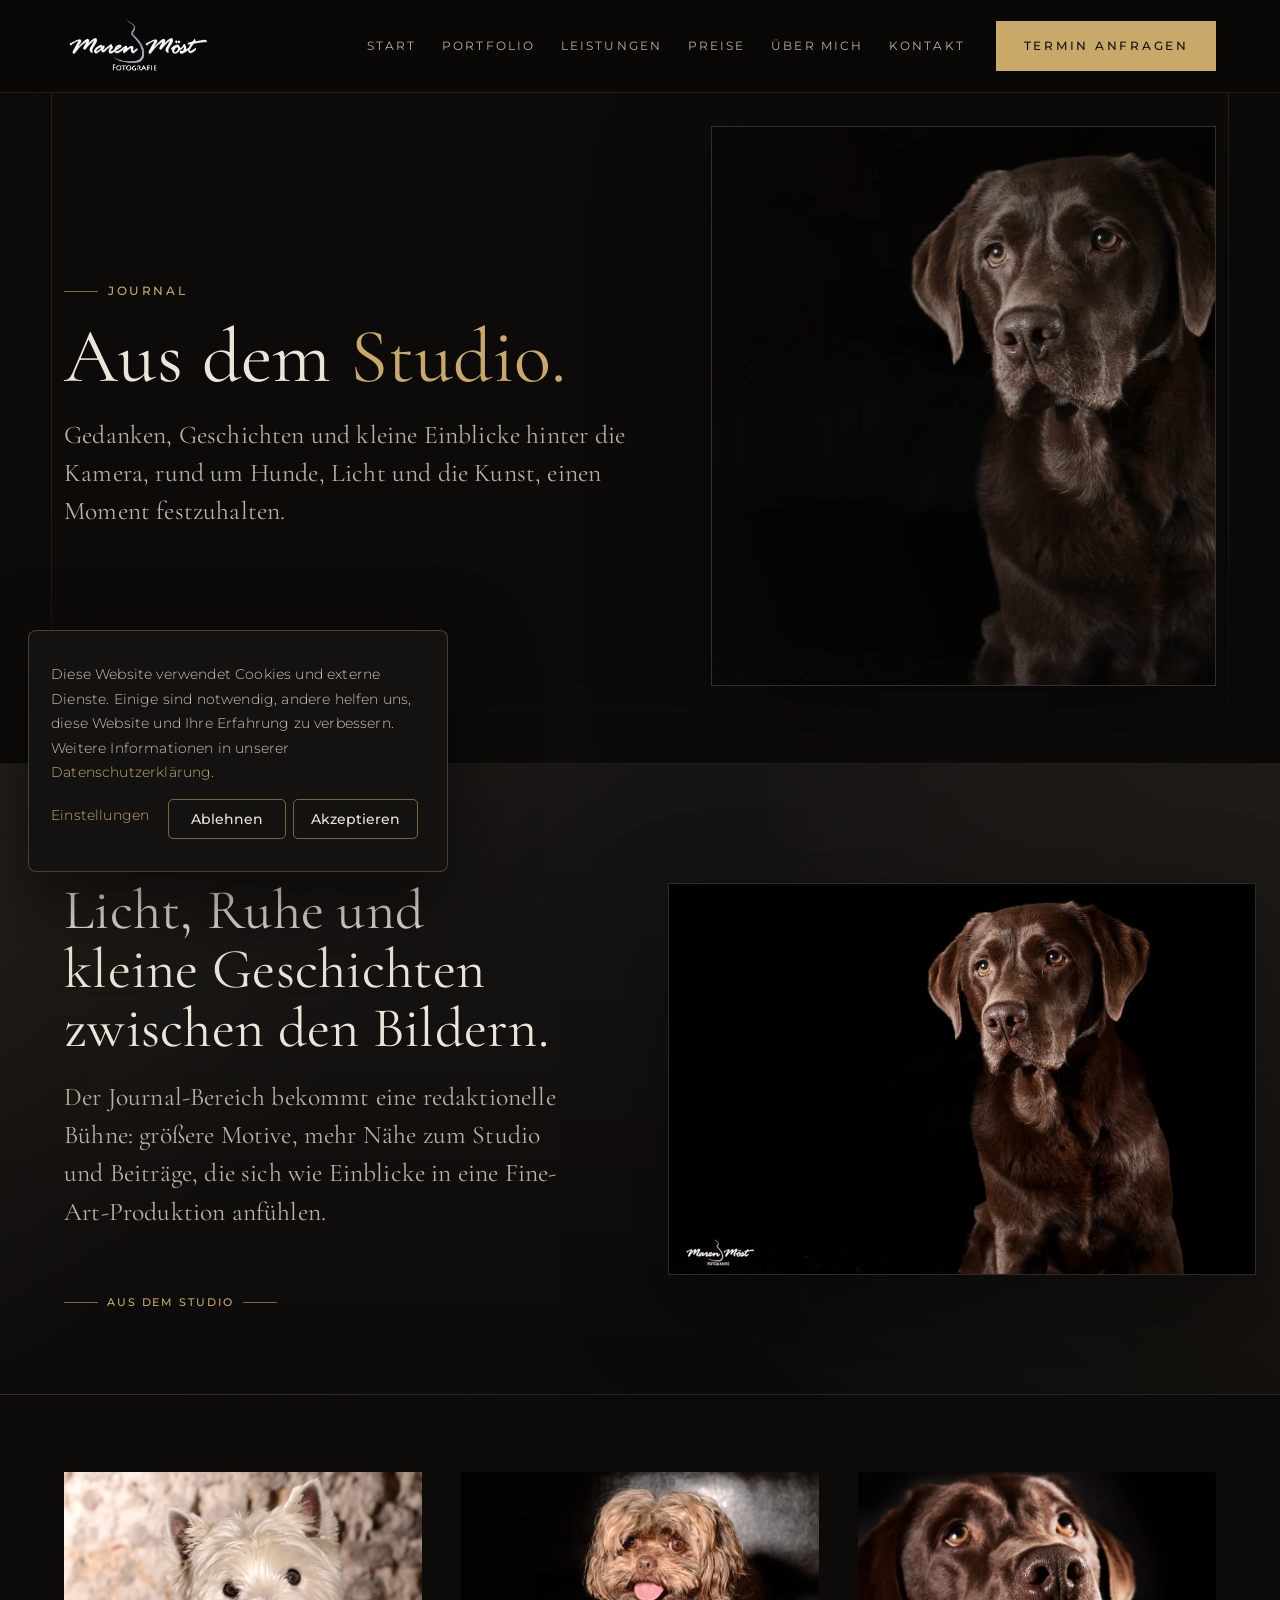
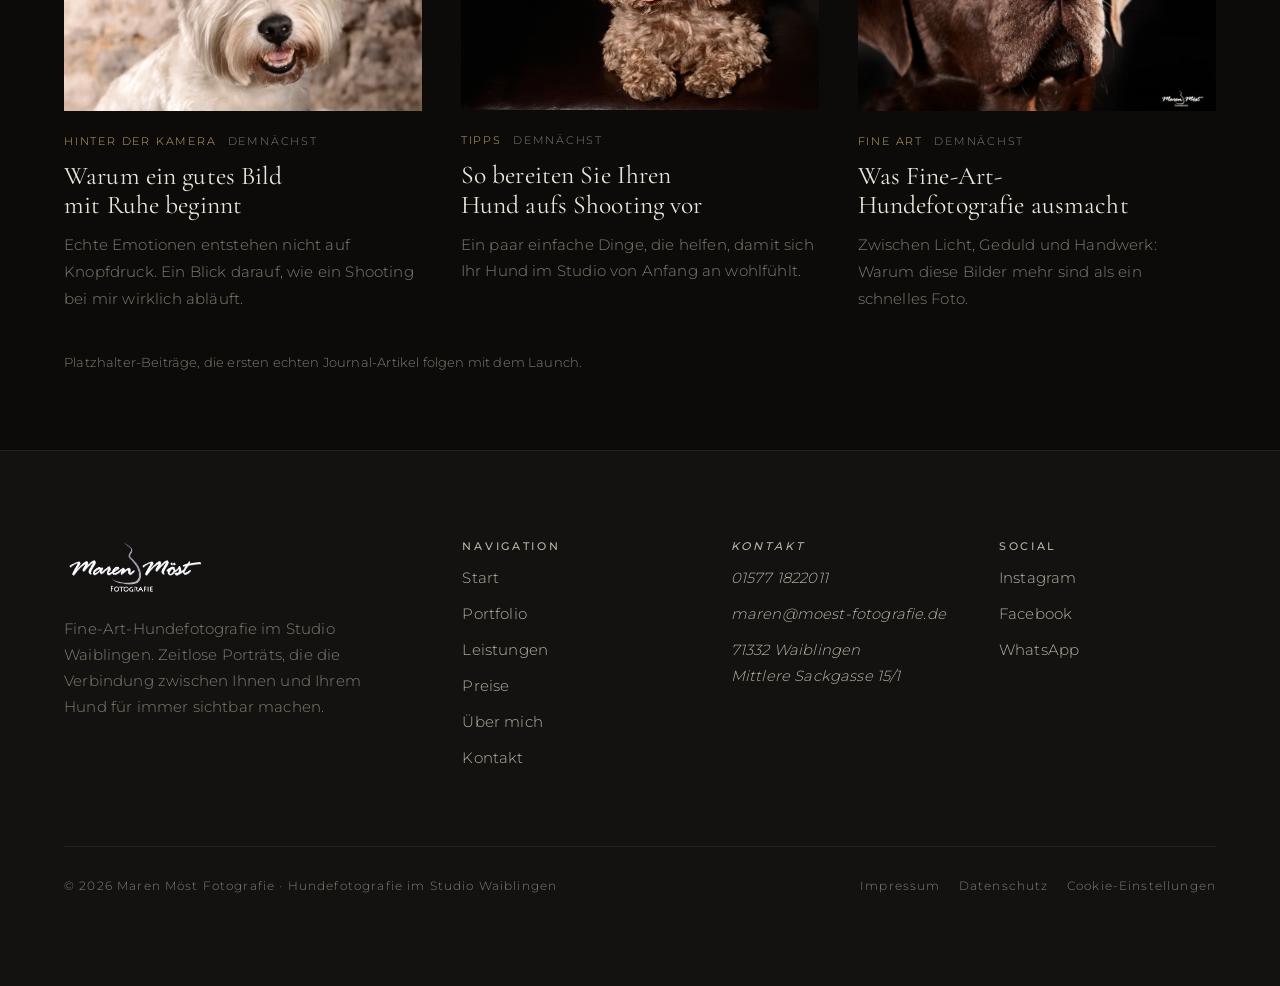
==== commit aeae4f53: "Medium batch from site review: section rhythm + image de-dup (items 1/2/3) - Item 1 (rhythm): added " ====
--- a/blog.html
+++ b/blog.html
@@ -111,7 +111,7 @@
           <p class="post-card__excerpt">Echte Emotionen entstehen nicht auf Knopfdruck. Ein Blick darauf, wie ein Shooting bei mir wirklich abläuft.</p>
         </article>
         <article class="post-card" data-collection-item data-reveal data-reveal-delay="1">
-          <figure class="media media--zoom" style="aspect-ratio:1.5038;overflow:hidden"><picture><source srcset="images/dog-58.webp" type="image/webp" /><img loading="lazy" class="media__img" src="images/dog-58.jpg" alt="Hund im Studiolicht" width="1800" height="1197" decoding="async" /></picture></figure>
+          <figure class="media media--zoom" style="aspect-ratio:1.5038;overflow:hidden"><picture><source srcset="images/dog-36.webp" type="image/webp" /><img loading="lazy" class="media__img" src="images/dog-36.jpg" alt="Hund im Studiolicht" width="1800" height="1197" decoding="async" /></picture></figure>
           <div class="post-card__meta"><span class="post-card__cat">Tipps</span><time>Demnächst</time></div>
           <h2 class="post-card__title">So bereiten Sie Ihren Hund aufs Shooting vor</h2>
           <p class="post-card__excerpt">Ein paar einfache Dinge, die helfen, damit sich Ihr Hund im Studio von Anfang an wohlfühlt.</p>
--- a/css/styles.css
+++ b/css/styles.css
@@ -74,6 +74,10 @@
 p{ margin:0 0 1.1em; color:var(--color-ink-soft); text-wrap:pretty; }
 p:last-child{ margin-bottom:0; }
 .accent{ color:var(--color-accent); }
+/* Ration the gold accent: it stays the per-page HERO moment; in-page section heads go solid ink */
+.section-head__title .accent{ color:inherit; }
+/* Kill single-word last lines in body leads */
+.section-head__text,.hero__lead,.page-hero__lead{ text-wrap:pretty; }
 
 .section-head__title{
   font-family:var(--font-display);
@@ -92,7 +96,7 @@
   display:flex; align-items:center; gap:.9em;
   margin:0 0 1.4em;
   font-family:var(--font-ui);
-  font-size:.72rem; font-weight:500; letter-spacing:.32em; text-transform:uppercase;
+  font-size:.72rem; font-weight:500; letter-spacing:.22em; text-transform:uppercase;
   color:var(--color-accent);
 }
 .label::before{ content:""; width:34px; height:1px; background:var(--color-accent); opacity:.6; }
@@ -129,8 +133,8 @@
 .button__arrow{ transition:transform .5s var(--ease); }
 .button:hover{ transform:translateY(-2px); }
 .button:hover .button__arrow{ transform:translateX(5px); }
-.button--primary{ background:var(--color-accent); color:var(--color-on-accent); box-shadow:0 0 0 rgba(201,169,106,0); }
-.button--primary:hover{ background:var(--color-accent-strong); box-shadow:0 18px 40px rgba(201,169,106,.16); }
+.button--primary{ background:var(--color-accent); color:var(--color-on-accent); }
+.button--primary:hover{ background:var(--color-accent-strong); }
 .button:disabled{ opacity:.72; cursor:default; transform:none; box-shadow:none; }
 .button--ghost{ border-color:var(--color-line); color:var(--color-ink); }
 .button--ghost:hover{ border-color:var(--color-accent); color:var(--color-accent); }
@@ -519,6 +523,17 @@
 .service-row:first-of-type{ border-top:0; }
 .service-row__title{ font-family:var(--font-display); font-size:clamp(1.9rem,3.2vw,2.8rem); margin-bottom:1rem; }
 .service-row__price{ margin-top:1.4rem; font-family:var(--font-display); font-style:italic; font-size:1.2rem; color:var(--color-accent); }
+/* Bridge from Leistungen -> Preise: the one place that defers pricing */
+.services-bridge{
+  margin-top:clamp(28px,4vw,52px); padding-top:clamp(28px,4vw,52px);
+  border-top:1px solid var(--color-line);
+  display:flex; flex-direction:column; align-items:center; gap:clamp(16px,2vw,22px); text-align:center;
+}
+.services-bridge__note{ font-family:var(--font-display); font-style:italic; font-size:clamp(1.2rem,2vw,1.5rem); color:var(--color-ink-soft); margin:0; }
+/* Full-bleed cinematic photo band — breaks the uniform boxed section rhythm */
+.section--cinema{ padding:0; }
+.cinema-band{ margin:0; width:100%; height:clamp(360px,58vh,600px); overflow:hidden; }
+.cinema-band img{ width:100%; height:100%; object-fit:cover; object-position:50% 46%; }
 
 /* ── Section: portfolio ────────────────────────────────────────── */
 /* portfolio: native-aspect masonry — whole dogs, never cropped */
@@ -551,9 +566,8 @@
 }
 .portfolio-tile{
   display:block; overflow:hidden; position:relative;
-  border:1px solid rgba(236,230,218,.18);
+  border:1px solid rgba(236,230,218,.07);
   background:var(--color-bg-soft);
-  box-shadow:inset 0 0 0 1px rgba(201,169,106,.07), 0 22px 46px -30px rgba(0,0,0,.9);
   cursor:zoom-in;
   box-shadow:0 0 0 rgba(0,0,0,0);
   transition:border-color .45s var(--ease), box-shadow .45s var(--ease), transform .45s var(--ease);
@@ -570,14 +584,12 @@
 .portfolio-tile::after{
   content:""; position:absolute; inset:auto 0 0; height:42%;
   background:linear-gradient(transparent, rgba(12,11,10,.82));
-  opacity:.88; transition:opacity .55s var(--ease);
+  opacity:.32; transition:opacity .55s var(--ease);
   pointer-events:none;
 }
 .portfolio-tile:hover,
 .portfolio-tile:focus-visible{
-  border-color:rgba(201,169,106,.34);
-  box-shadow:0 26px 70px rgba(0,0,0,.28);
-  transform:translateY(-3px);
+  border-color:rgba(201,169,106,.30);
 }
 .media__img{ width:100%; height:100%; transition:transform 1.2s var(--ease); }
 .portfolio-tile:hover .media__img{ transform:scale(1.05); }
@@ -595,6 +607,24 @@
 }
 .portfolio-tile:hover .portfolio-tile__caption,
 .portfolio-tile:focus-visible .portfolio-tile__caption{ opacity:1; transform:none; }
+
+/* Homepage portfolio TEASER: even 3x2 grid + ONE big hover overlay; the whole block links to the gallery page */
+.portfolio-teaser{ position:relative; display:block; cursor:pointer; }
+.portfolio-teaser__grid{ display:grid; grid-template-columns:repeat(2,1fr); gap:clamp(8px,1.2vw,14px); }
+.portfolio-teaser__tile{ margin:0; aspect-ratio:4/5; overflow:hidden; background:var(--color-bg-soft); border:1px solid var(--color-line-soft); }
+.portfolio-teaser__tile img{ width:100%; height:100%; object-fit:cover; transition:transform 1.2s var(--ease); }
+.portfolio-teaser:hover .portfolio-teaser__tile img,
+.portfolio-teaser:focus-visible .portfolio-teaser__tile img{ transform:scale(1.04); }
+.portfolio-teaser__overlay{
+  position:absolute; inset:0; z-index:2; display:flex; align-items:center; justify-content:center;
+  background:rgba(8,7,6,.58); opacity:0; transition:opacity .45s var(--ease); pointer-events:none;
+}
+.portfolio-teaser:hover .portfolio-teaser__overlay,
+.portfolio-teaser:focus-visible .portfolio-teaser__overlay{ opacity:1; }
+/* CTA uses the site's standard .button .button--primary; nudge its arrow on block hover */
+.portfolio-teaser:hover .portfolio-teaser__cta .button__arrow,
+.portfolio-teaser:focus-visible .portfolio-teaser__cta .button__arrow{ transform:translateX(5px); }
+@media (min-width:768px){ .portfolio-teaser__grid{ grid-template-columns:repeat(3,1fr); } }
 .portfolio__note{ margin-top:clamp(34px,4vw,60px); text-align:center; color:var(--color-muted); font-size:.9rem; }
 .portfolio__note a{ color:var(--color-accent); border-bottom:1px solid var(--color-line); padding-bottom:2px; }
 .portfolio__cta{ display:flex; justify-content:center; margin-top:clamp(32px,4vw,58px); }
@@ -666,7 +696,7 @@
 .artwork-showcase{
   position:relative; z-index:1;
   display:grid; grid-template-columns:1fr; gap:clamp(32px,5vw,82px);
-  align-items:center;
+  align-items:start;
 }
 .artwork-showcase__media{ position:relative; }
 .artwork-showcase__hero{
@@ -679,8 +709,8 @@
 }
 .artwork-strip{
   display:grid; grid-template-columns:repeat(3,1fr); gap:clamp(8px,1.1vw,14px);
-  width:min(520px,78%);
-  margin:clamp(12px,1.6vw,20px) auto 0;
+  width:100%;
+  margin:clamp(10px,1.4vw,16px) 0 0;
 }
 .artwork-strip__item{
   border:1px solid var(--color-line-soft);
@@ -689,22 +719,24 @@
 .artwork-showcase__copy{ max-width:54ch; }
 .artwork-showcase__copy .section-head__text{ margin:1.3rem 0 0; }
 .artwork-notes{
-  display:grid; gap:1px; margin:clamp(24px,3vw,38px) 0;
-  border:1px solid var(--color-line-soft);
-  background:var(--color-line-soft);
+  list-style:none; display:grid; gap:clamp(11px,1.3vw,16px);
+  margin:clamp(22px,2.6vw,34px) 0;
 }
 .artwork-notes li{
-  background:rgba(12,11,10,.62);
-  padding:clamp(14px,1.7vw,20px);
+  position:relative; padding-left:26px;
   color:var(--color-ink-soft);
-  font-size:.72rem; font-weight:500; letter-spacing:.18em; text-transform:uppercase;
+  font-size:.74rem; font-weight:500; letter-spacing:.16em; text-transform:uppercase;
+}
+.artwork-notes li::before{
+  content:""; position:absolute; left:0; top:.46em;
+  width:15px; height:1px; background:var(--color-accent);
 }
 
 /* ── Section: prices ───────────────────────────────────────────── */
 .prices__grid{ display:grid; grid-template-columns:1fr; gap:clamp(16px,2vw,26px); align-items:stretch; }
-.price-card{ display:flex; flex-direction:column; min-width:0; padding:clamp(28px,3vw,44px); background:linear-gradient(180deg, var(--color-bg-soft), rgba(24,22,20,.72)); border:1px solid var(--color-line-soft); transition:transform .6s var(--ease), border-color .6s var(--ease), box-shadow .6s var(--ease); }
-.price-card:hover{ transform:translateY(-6px); border-color:var(--color-line); box-shadow:0 24px 70px rgba(0,0,0,.22); }
-.price-card--featured{ border-color:var(--color-accent); background:var(--color-surface); }
+.price-card{ display:flex; flex-direction:column; min-width:0; padding:clamp(26px,2.6vw,38px) clamp(8px,1.5vw,22px); border-top:1px solid var(--color-line); transition:border-color .5s var(--ease); }
+.price-card:hover{ border-top-color:rgba(201,169,106,.5); }
+.price-card--featured{ border-top-color:var(--color-accent); }
 .price-card__name{ font-family:var(--font-display); font-size:1.6rem; }
 .price-card__tag{ margin-top:.4em; font-size:.72rem; letter-spacing:.2em; text-transform:uppercase; color:var(--color-accent); }
 .price-card__price{ margin:1.3rem 0; font-family:var(--font-display); font-size:clamp(2rem,3vw,2.6rem); color:var(--color-ink); }
@@ -939,7 +971,7 @@
   .page-hero .shell{ display:flex; flex-direction:column-reverse; gap:24px; align-items:stretch; }
   .page-hero__visual{ min-height:250px; height:250px; }
   .page-hero__content{ max-width:none; }
-  .page-hero__title{ font-size:clamp(2.25rem,14vw,3.25rem); }
+  .page-hero__title{ font-size:clamp(2.55rem,12.5vw,3.5rem); }
   .page-hero__proof{ gap:.62em 1em; font-size:.64rem; letter-spacing:.14em; }
 }
 @media (min-width:680px){
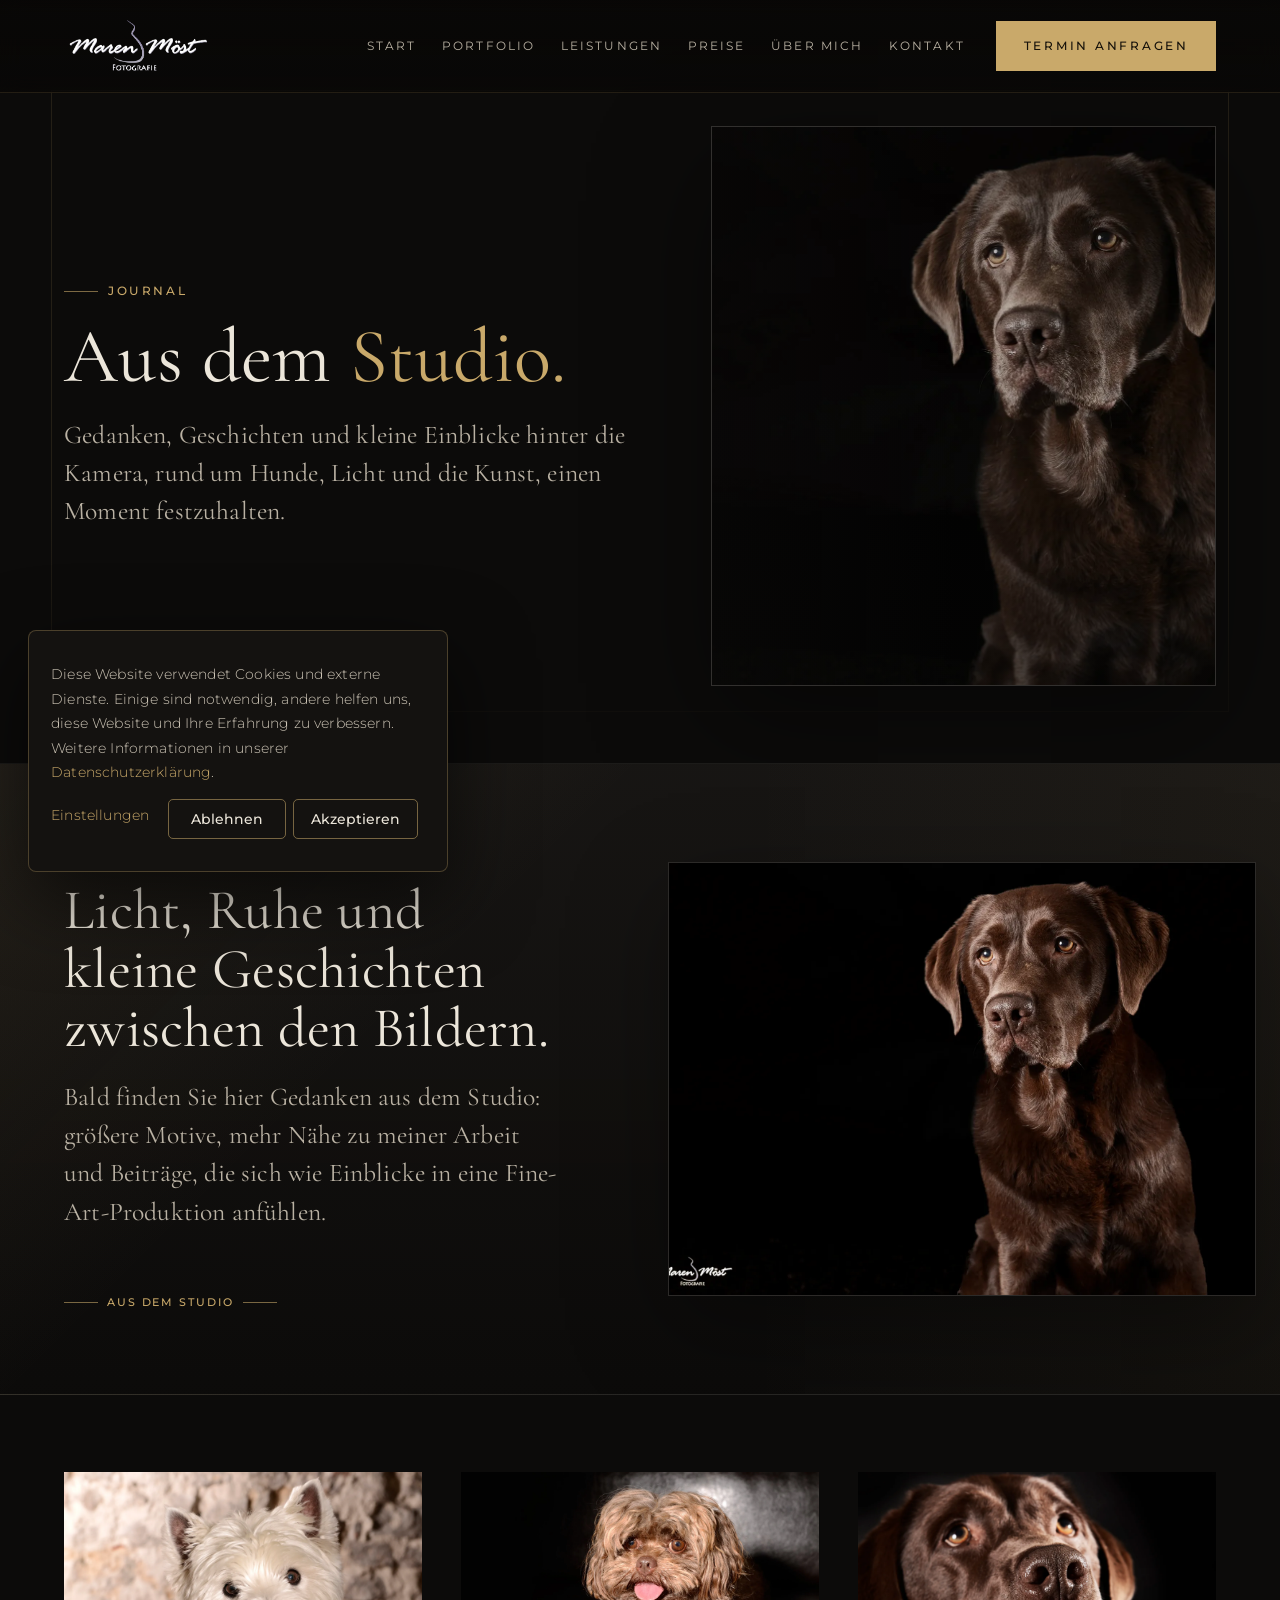
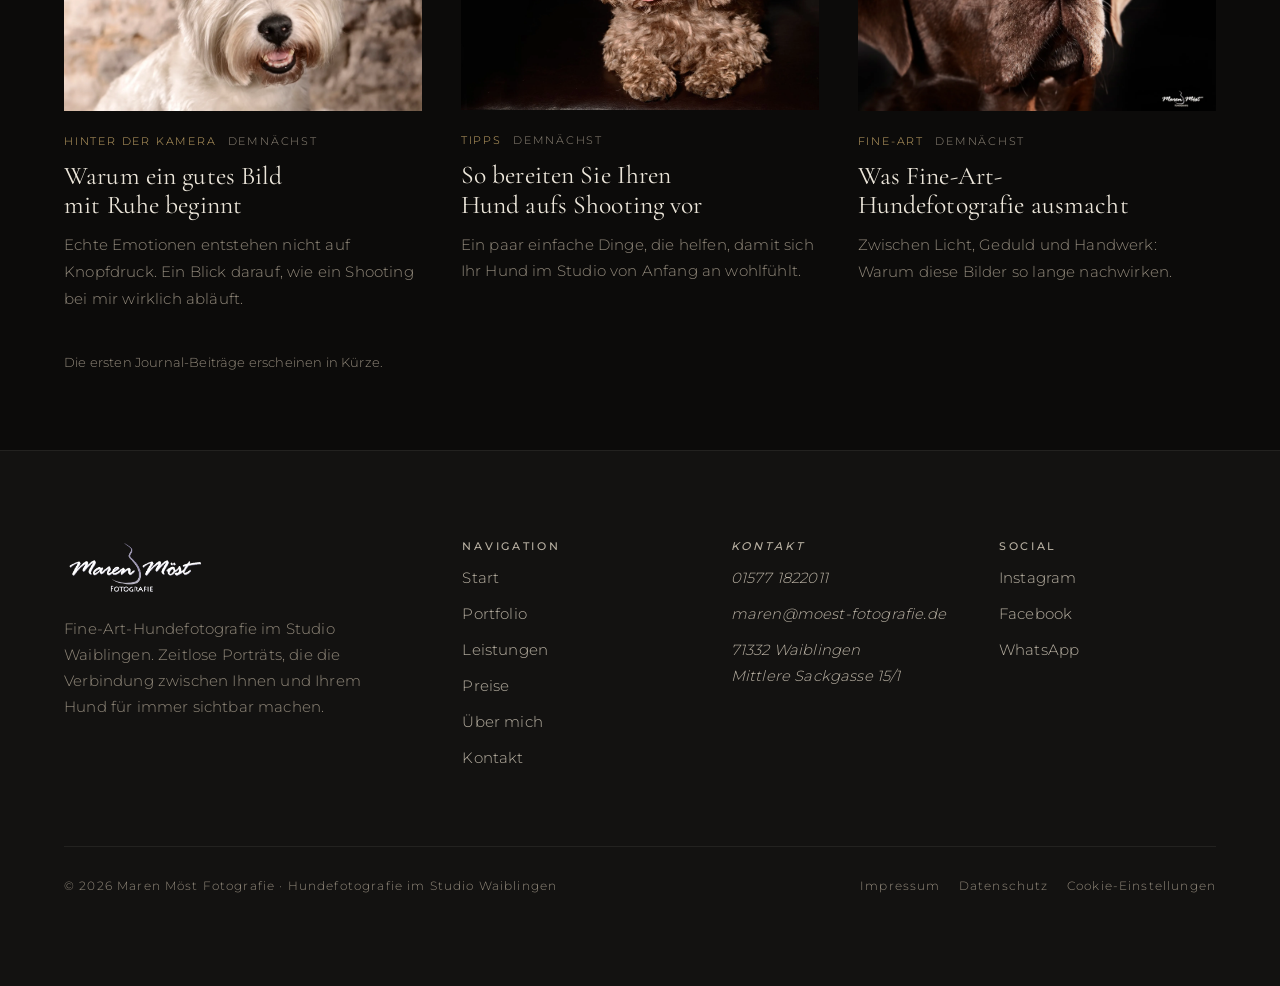
==== commit 741f0189: "Lektorat + Design-QA: Textkorrekturen, Responsive-Fixes (768), Polish, CTA-Logik Lektorat (5 Redakte" ====
--- a/blog.html
+++ b/blog.html
@@ -92,7 +92,7 @@
       <div class="lux-panel__copy" data-reveal>
         <p class="label">Studio Journal</p>
         <h2 class="section-head__title">Licht, Ruhe und kleine Geschichten <span class="accent">zwischen den Bildern.</span></h2>
-        <p class="section-head__text">Der Journal-Bereich bekommt eine redaktionelle Bühne: größere Motive, mehr Nähe zum Studio und Beiträge, die sich wie Einblicke in eine Fine-Art-Produktion anfühlen.</p>
+        <p class="section-head__text">Bald finden Sie hier Gedanken aus dem Studio: größere Motive, mehr Nähe zu meiner Arbeit und Beiträge, die sich wie Einblicke in eine Fine-Art-Produktion anfühlen.</p>
         <span class="lux-panel__seal">Aus dem Studio</span>
       </div>
       <div class="lux-panel__media" data-reveal data-reveal-delay="1">
@@ -118,14 +118,18 @@
         </article>
         <article class="post-card" data-collection-item data-reveal data-reveal-delay="2">
           <figure class="media media--zoom" style="aspect-ratio:1.5000;overflow:hidden"><picture><source srcset="images/dog-10.webp" type="image/webp" /><img loading="lazy" class="media__img" src="images/dog-10.jpg" alt="Hund im dramatischen Studiolicht" width="1800" height="1200" decoding="async" /></picture></figure>
-          <div class="post-card__meta"><span class="post-card__cat">Fine Art</span><time>Demnächst</time></div>
+          <div class="post-card__meta"><span class="post-card__cat">Fine-Art</span><time>Demnächst</time></div>
           <h2 class="post-card__title">Was Fine-Art-Hundefotografie ausmacht</h2>
-          <p class="post-card__excerpt">Zwischen Licht, Geduld und Handwerk: Warum diese Bilder mehr sind als ein schnelles Foto.</p>
+          <p class="post-card__excerpt">Zwischen Licht, Geduld und Handwerk: Warum diese Bilder so lange nachwirken.</p>
         </article>
       </div>
-      <p class="section__note" data-reveal>Platzhalter-Beiträge, die ersten echten Journal-Artikel folgen mit dem Launch.</p>
+      <p class="section__note" data-reveal>Die ersten Journal-Beiträge erscheinen in Kürze.</p>
     </div>
   </section>
+  <div class="mobile-cta" data-mobile-cta aria-label="Schnellkontakt">
+    <a class="mobile-cta__btn mobile-cta__btn--ghost" href="tel:+4915771822011">Anrufen</a>
+    <a class="mobile-cta__btn mobile-cta__btn--primary" href="kontakt.html">Termin anfragen</a>
+  </div>
   </main>
   <footer class="footer">
     <div class="shell">
@@ -145,7 +149,7 @@
         </nav>
         <address class="footer__col">
           <h2 class="footer__col-title">Kontakt</h2>
-          <a class="footer__link" href="tel:015771822011">01577 1822011</a>
+          <a class="footer__link" href="tel:+4915771822011">01577 1822011</a>
           <a class="footer__link" href="mailto:maren@moest-fotografie.de">maren@moest-fotografie.de</a>
           <span class="footer__link">71332 Waiblingen<br />Mittlere Sackgasse 15/1</span>
         </address>
--- a/css/styles.css
+++ b/css/styles.css
@@ -22,7 +22,7 @@
   --color-surface:   #181614;
   --color-ink:       #ece6da;
   --color-ink-soft:  #b9b1a3;
-  --color-muted:     #857d70;
+  --color-muted:     #938a7c;
   --color-line:      rgba(236,230,218,.14);
   --color-line-soft: rgba(236,230,218,.07);
   --color-accent:    #c9a96a;   /* champagne gold */
@@ -68,6 +68,19 @@
   outline:2px solid var(--color-accent);
   outline-offset:4px;
 }
+.sr-only{ position:absolute; width:1px; height:1px; padding:0; margin:-1px; overflow:hidden; clip:rect(0,0,0,0); white-space:nowrap; border:0; }
+.skip-link{ position:fixed; left:50%; top:0; transform:translate(-50%,-130%); z-index:200; background:var(--color-accent); color:#15110a; padding:.7em 1.4em; font-family:var(--font-ui); font-size:.82rem; letter-spacing:.08em; border-radius:0 0 4px 4px; transition:transform .2s var(--ease); }
+.skip-link:focus{ transform:translate(-50%,0); outline:2px solid #15110a; outline-offset:-4px; }
+.contact-cta__social{ margin:1.4rem 0 0; }
+/* Mobile sticky quick-contact bar — appears on scroll (below hero), z-index under header+Klaro */
+.mobile-cta{ display:none; }
+@media (max-width:760px){
+  .mobile-cta{ display:flex; gap:10px; position:fixed; left:0; right:0; bottom:0; z-index:55; padding:10px 14px; padding-bottom:calc(10px + env(safe-area-inset-bottom)); background:rgba(12,11,10,.94); -webkit-backdrop-filter:blur(8px); backdrop-filter:blur(8px); border-top:1px solid var(--color-line); transform:translateY(115%); transition:transform .35s var(--ease); }
+  .mobile-cta.is-visible{ transform:translateY(0); }
+  .mobile-cta__btn{ flex:1; text-align:center; padding:.95em 1em; font-family:var(--font-ui); font-size:.78rem; font-weight:500; letter-spacing:.12em; text-transform:uppercase; border-radius:2px; }
+  .mobile-cta__btn--primary{ background:var(--color-accent); color:#15110a; }
+  .mobile-cta__btn--ghost{ border:1px solid rgba(201,169,106,.5); color:var(--color-ink); }
+}
 
 /* ── Typography ────────────────────────────────────────────────── */
 h1,h2,h3{ font-family:var(--font-display); font-weight:400; line-height:1.05; letter-spacing:.005em; margin:0; text-wrap:balance; }
@@ -113,6 +126,8 @@
     linear-gradient(180deg, rgba(19,18,17,.9), var(--color-bg));
 }
 .section--contact-cta .section-head__text{ max-width:48ch; }
+/* About-Teaser: Folgeabsatz steht direkt unter der H2 (p hat margin-top:0) — Rhythmus herstellen */
+.section--about-teaser .section-head__title{ margin-bottom:clamp(1rem,1.6vw,1.4rem); }
 .section--tight{ padding-block:clamp(42px,6vw,84px); }
 .page-hero + .section--tight{ padding-top:clamp(34px,4.6vw,74px); }
 .section__head{ margin-bottom:clamp(34px,4vw,60px); }
@@ -283,7 +298,7 @@
 .nav__link.is-active{ color:var(--color-ink); }
 .site-nav__cta{ margin-left:6px; }
 
-.nav-toggle{ display:none; flex-direction:column; gap:5px; background:none; border:0; padding:8px; }
+.nav-toggle{ display:none; flex-direction:column; align-items:center; justify-content:center; gap:5px; background:none; border:0; padding:8px; min-width:44px; min-height:44px; }
 .nav-toggle__bar{ width:26px; height:1.4px; background:var(--color-ink); transition:.4s var(--ease); }
 
 .nav-drawer{
@@ -523,6 +538,17 @@
 .service-row:first-of-type{ border-top:0; }
 .service-row__title{ font-family:var(--font-display); font-size:clamp(1.9rem,3.2vw,2.8rem); margin-bottom:1rem; }
 .service-row__price{ margin-top:1.4rem; font-family:var(--font-display); font-style:italic; font-size:1.2rem; color:var(--color-accent); }
+/* "So läuft es ab" journey: slim hairline timeline with gold numerals — deliberately NOT cards (stays distinct from the Signature icon grid) */
+.journey{ list-style:none; margin:clamp(38px,5vw,60px) 0 0; padding:0; display:grid; gap:0; }
+.journey__step{ padding:1.4rem 0; border-top:1px solid var(--color-line); }
+.journey__num{ display:block; font-family:var(--font-ui); font-size:.76rem; font-weight:500; letter-spacing:.24em; color:var(--color-accent); }
+.journey__title{ font-family:var(--font-display); font-weight:400; font-size:clamp(1.2rem,1.7vw,1.5rem); margin:.65rem 0 .35rem; }
+.journey__text{ margin:0; font-size:.9rem; color:var(--color-muted); max-width:26ch; }
+@media (min-width:768px){
+  .journey{ grid-template-columns:repeat(4,1fr); gap:clamp(20px,3vw,44px); position:relative; }
+  .journey::before{ content:""; position:absolute; top:0; left:0; right:0; height:1px; background:var(--color-line); }
+  .journey__step{ border-top:0; padding:1.9rem 0 0; }
+}
 /* Bridge from Leistungen -> Preise: the one place that defers pricing */
 .services-bridge{
   margin-top:clamp(28px,4vw,52px); padding-top:clamp(28px,4vw,52px);
@@ -530,10 +556,6 @@
   display:flex; flex-direction:column; align-items:center; gap:clamp(16px,2vw,22px); text-align:center;
 }
 .services-bridge__note{ font-family:var(--font-display); font-style:italic; font-size:clamp(1.2rem,2vw,1.5rem); color:var(--color-ink-soft); margin:0; }
-/* Full-bleed cinematic photo band — breaks the uniform boxed section rhythm */
-.section--cinema{ padding:0; }
-.cinema-band{ margin:0; width:100%; height:clamp(360px,58vh,600px); overflow:hidden; }
-.cinema-band img{ width:100%; height:100%; object-fit:cover; object-position:50% 46%; }
 
 /* ── Section: portfolio ────────────────────────────────────────── */
 /* portfolio: native-aspect masonry — whole dogs, never cropped */
@@ -736,7 +758,7 @@
 .prices__grid{ display:grid; grid-template-columns:1fr; gap:clamp(16px,2vw,26px); align-items:stretch; }
 .price-card{ display:flex; flex-direction:column; min-width:0; padding:clamp(26px,2.6vw,38px) clamp(8px,1.5vw,22px); border-top:1px solid var(--color-line); transition:border-color .5s var(--ease); }
 .price-card:hover{ border-top-color:rgba(201,169,106,.5); }
-.price-card--featured{ border-top-color:var(--color-accent); }
+.price-card--featured{ border-top-color:var(--color-accent); background:linear-gradient(180deg, rgba(201,169,106,.06), transparent 60%); }
 .price-card__name{ font-family:var(--font-display); font-size:1.6rem; }
 .price-card__tag{ margin-top:.4em; font-size:.72rem; letter-spacing:.2em; text-transform:uppercase; color:var(--color-accent); }
 .price-card__price{ margin:1.3rem 0; font-family:var(--font-display); font-size:clamp(2rem,3vw,2.6rem); color:var(--color-ink); }
@@ -795,10 +817,12 @@
 .contact-form__field{ display:flex; flex-direction:column; gap:.55em; }
 .contact-form__field--full{ grid-column:1 / -1; }
 .contact-form__label{ font-size:.7rem; font-weight:500; letter-spacing:.16em; text-transform:uppercase; color:var(--color-ink-soft); }
+.contact-form__call{ margin-top:1rem; font-size:.92rem; color:var(--color-muted); }
+.contact-form__call a{ color:var(--color-accent); font-weight:500; white-space:nowrap; border-bottom:1px solid var(--color-line); padding-bottom:1px; }
 .contact-form__input,.contact-form__textarea{
   background:rgba(8,7,6,.42);
-  border:1px solid rgba(201,169,106,.16);
-  border-bottom-color:rgba(201,169,106,.32);
+  border:1px solid rgba(201,169,106,.25);
+  border-bottom-color:rgba(201,169,106,.42);
   color:var(--color-ink);
   font-family:var(--font-ui);
   font-weight:300;
@@ -811,7 +835,11 @@
 .contact-form__input::placeholder,.contact-form__textarea::placeholder{ color:var(--color-ink-soft); opacity:.56; }
 .contact-form__note{ margin-top:1rem; font-size:.88rem; color:var(--color-accent); }
 .contact-form__note[hidden]{ display:none; }
-.contact-info{ display:flex; flex-direction:column; gap:1.5rem; }
+.contact-rail{ display:flex; flex-direction:column; gap:clamp(22px,3vw,34px); }
+.contact-rail .contact-reassurance{ margin-top:0; }
+.contact-form [data-form-submit]{ align-self:start; }
+.contact-info{ display:flex; flex-direction:column; }
+.contact-info__row:not(:last-child){ padding-bottom:1.3rem; margin-bottom:1.3rem; border-bottom:1px solid var(--color-line-soft); }
 .contact-info__label{ font-size:.7rem; font-weight:500; letter-spacing:.2em; text-transform:uppercase; color:var(--color-ink-soft); margin:0 0 .4em; }
 .contact-info__value{ font-family:var(--font-display); font-size:1.2rem; color:var(--color-ink); margin:0; }
 .contact-info__value a:hover{ color:var(--color-accent); }
@@ -823,7 +851,7 @@
 .contact-reassurance__title{ display:block; color:var(--color-accent); font-size:.68rem; font-weight:500; letter-spacing:.18em; text-transform:uppercase; margin-bottom:.4em; }
 .contact-reassurance__text{ color:var(--color-ink-soft); margin:0; font-size:.88rem; }
 .contact__map{ grid-column:1 / -1; }
-.contact__map-frame{ width:100%; aspect-ratio:16/6.5; border:1px solid var(--color-line); filter:grayscale(.4) contrast(.92) brightness(.9); display:block; }
+.contact__map-frame{ width:100%; aspect-ratio:16/5.4; border:1px solid var(--color-line); filter:grayscale(.4) contrast(.92) brightness(.9); display:block; }
 .contact-cta{
   display:grid;
   grid-template-columns:1fr;
@@ -853,8 +881,10 @@
 /* about portrait caption */
 .figure{ margin:0; }
 .figure__caption{ margin-top:.9rem; font-size:.78rem; letter-spacing:.04em; color:var(--color-muted); }
-.stats{ display:flex; flex-wrap:wrap; gap:28px; margin-top:2rem; padding-top:1.8rem; border-top:1px solid var(--color-line); }
-.stat__num{ font-family:var(--font-display); font-size:clamp(2rem,3vw,2.8rem); color:var(--color-ink); line-height:1; }
+.stats{ display:flex; flex-direction:column; margin-top:2rem; border-top:1px solid var(--color-line); }
+.stat{ padding:1rem 0; }
+.stat:not(:last-child){ border-bottom:1px solid var(--color-line-soft); }
+.stat__num{ font-family:var(--font-display); font-size:clamp(1.8rem,2.6vw,2.4rem); color:var(--color-ink); line-height:1; }
 .stat__label{ font-size:.72rem; letter-spacing:.18em; text-transform:uppercase; color:var(--color-muted); margin-top:.5em; }
 
 /* ── Animations (reveal) ───────────────────────────────────────── */
@@ -870,6 +900,7 @@
 [data-reveal-delay="2"]{ transition-delay:.2s; }
 [data-reveal-delay="3"]{ transition-delay:.3s; }
 @media (prefers-reduced-motion:reduce){
+  html{ scroll-behavior:auto; }
   html.js [data-reveal]{ opacity:1; transform:none; }
   .hero__cue-bar{ animation:none; }
   .button,
@@ -906,6 +937,7 @@
   .nav-drawer__cta{ width:auto; min-width:224px; }
   .page-hero__actions{ width:100%; }
   .section__head--row .button--text{ width:auto; max-width:100%; }
+  .contact-cta__social .button--text{ display:inline; width:auto; } /* Instagram-Link inline: Pfeil direkt am Handle (statt flex-getrennt rechts), Unterstrich nur unter Text */
   .lux-panel::before{ inset:12px; }
   .lux-panel__grid{
     gap:24px;
@@ -990,7 +1022,7 @@
   .intro-card{ grid-template-columns:minmax(0,1.05fr) minmax(0,.95fr); gap:clamp(40px,5vw,84px); }
   .intro-card__copy .section-head__title{ max-width:20ch; }
   .services__grid{ grid-template-columns:repeat(3,1fr); }
-  .prices__grid{ grid-template-columns:repeat(2,minmax(0,1fr)); }
+  /* prices stay 1-col here; jump straight to 3-col at >=1024 so the 3rd card never orphans (2+1) */
   .testimonials__grid{ grid-template-columns:repeat(3,1fr); }
   .portfolio__grid{ columns:3; }
   .artwork-showcase{ grid-template-columns:minmax(0,1.18fr) minmax(340px,.82fr); }
@@ -1003,16 +1035,28 @@
   .blog__grid{ grid-template-columns:repeat(3,1fr); }
   .service-row{ grid-template-columns:1fr 1fr; gap:clamp(30px,5vw,80px); }
   .service-row--reverse .service-row__body{ order:2; }
-  .contact{ grid-template-columns:1.1fr .9fr; }
-  .contact-cta{ grid-template-columns:minmax(0,1fr) minmax(340px,.8fr); }
+  /* .contact & .contact-cta bleiben auf Tablet 1-spaltig; 2-spaltig erst ≥1024 —
+     verhindert 768-Overflow (contact-cta) und die zu schmale 141px-Kontaktspalte (kontakt) */
   .lux-panel__grid{ grid-template-columns:minmax(0,.92fr) minmax(0,1.08fr); }
   .lux-panel__grid--reverse{ grid-template-columns:minmax(0,1.08fr) minmax(0,.92fr); }
   .lux-panel__grid--reverse .lux-panel__copy{ order:2; }
+  /* lux-panels where a single wide photo is shorter than the copy: let it fill the copy height so both columns end together */
+  #kontakt-einstieg .lux-panel__grid,
+  #studio-handwerk .lux-panel__grid,
+  #journal-feature .lux-panel__grid{ align-items:stretch; }
+  #kontakt-einstieg .lux-panel__media,
+  #studio-handwerk .lux-panel__media,
+  #journal-feature .lux-panel__media{ height:100%; }
+  #kontakt-einstieg .lux-panel__frame--wide,
+  #studio-handwerk .lux-panel__frame--wide,
+  #journal-feature .lux-panel__frame--wide{ aspect-ratio:auto !important; flex:1 1 auto; }
   .lux-icon-grid{ grid-template-columns:repeat(2,minmax(0,1fr)); }
   .footer__grid{ grid-template-columns:1.5fr 1fr 1fr; }
 }
 @media (min-width:1024px){
   .prices__grid{ grid-template-columns:repeat(3,minmax(0,1fr)); }
+  .contact{ grid-template-columns:1.1fr .9fr; }
+  .contact-cta{ grid-template-columns:minmax(0,1fr) minmax(340px,.8fr); }
   .experience__grid{ max-width:1180px; margin-inline:auto; gap:clamp(64px,7vw,104px); }
   /* CHECKERBOARD — image + text peers in ONE row, alternating L/R, both halves filled.
      Caption is TOP-anchored (align-items:start) so a short caption never floats in
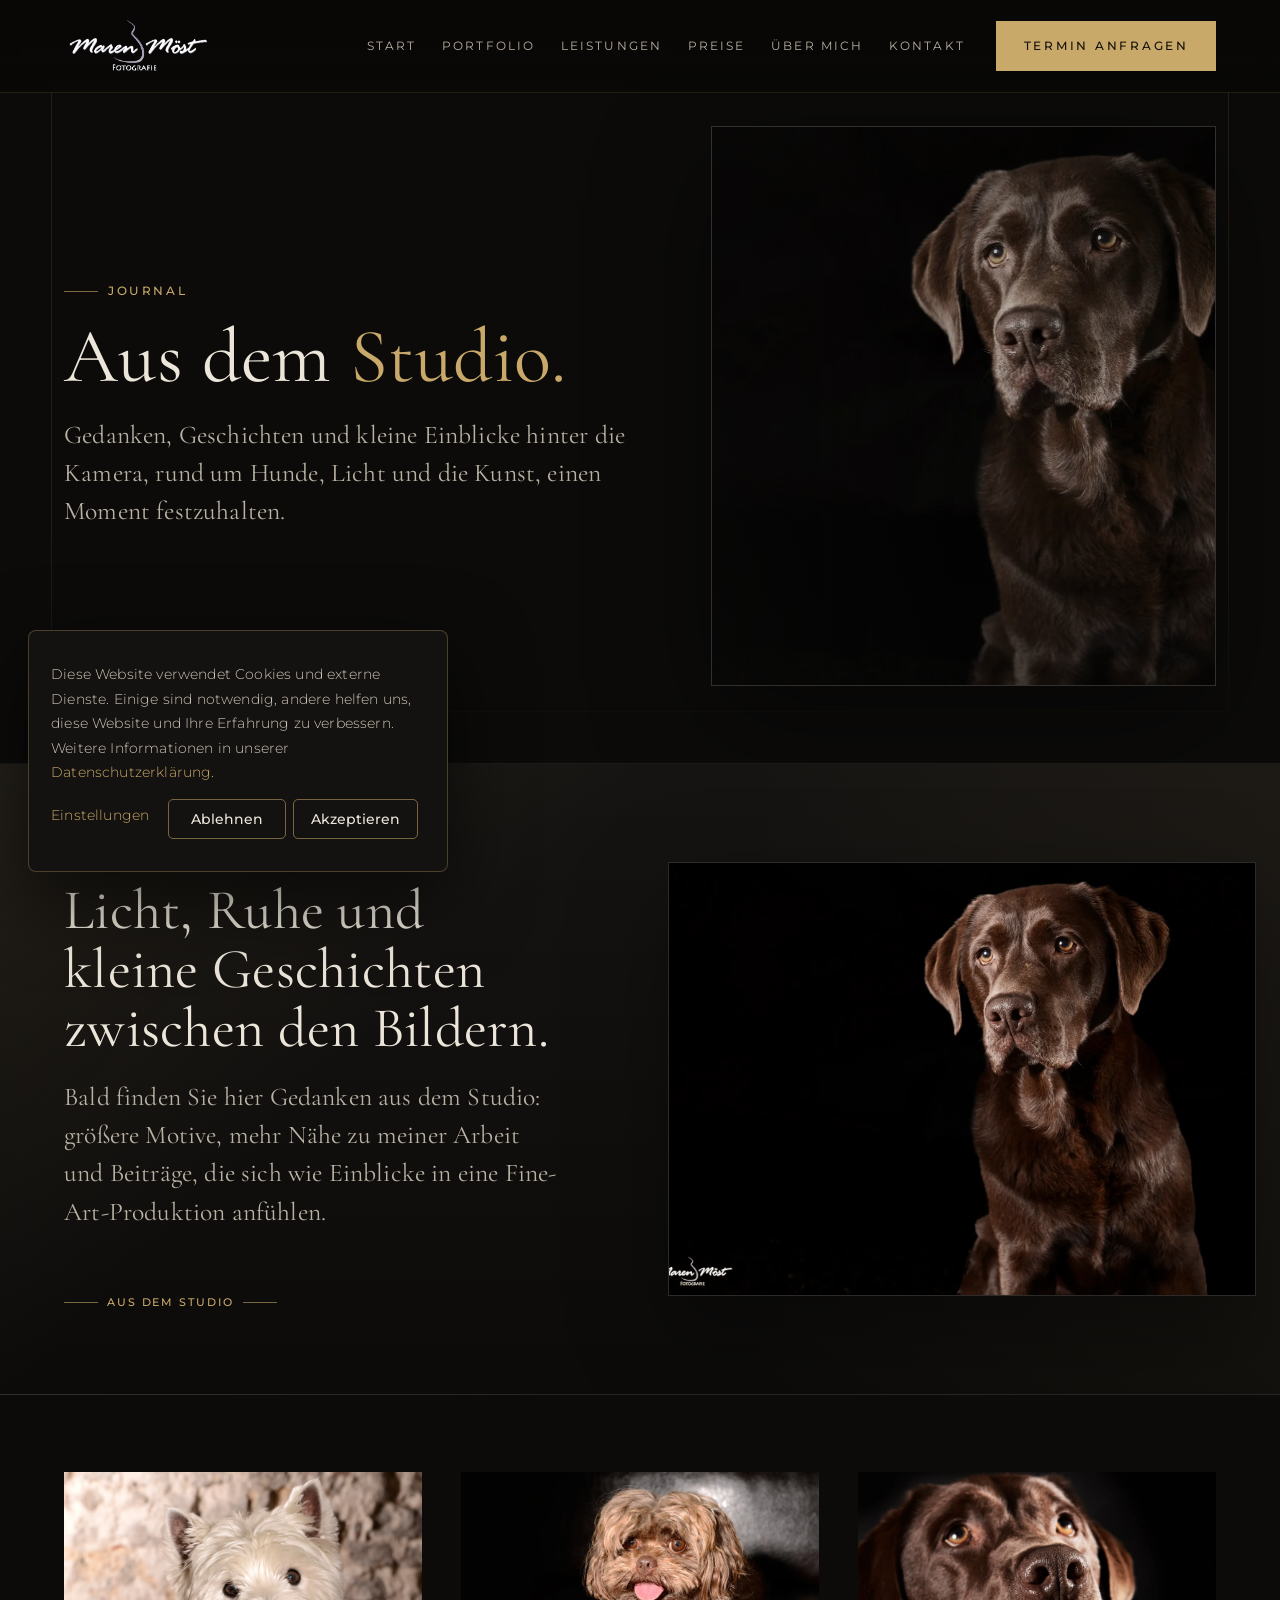
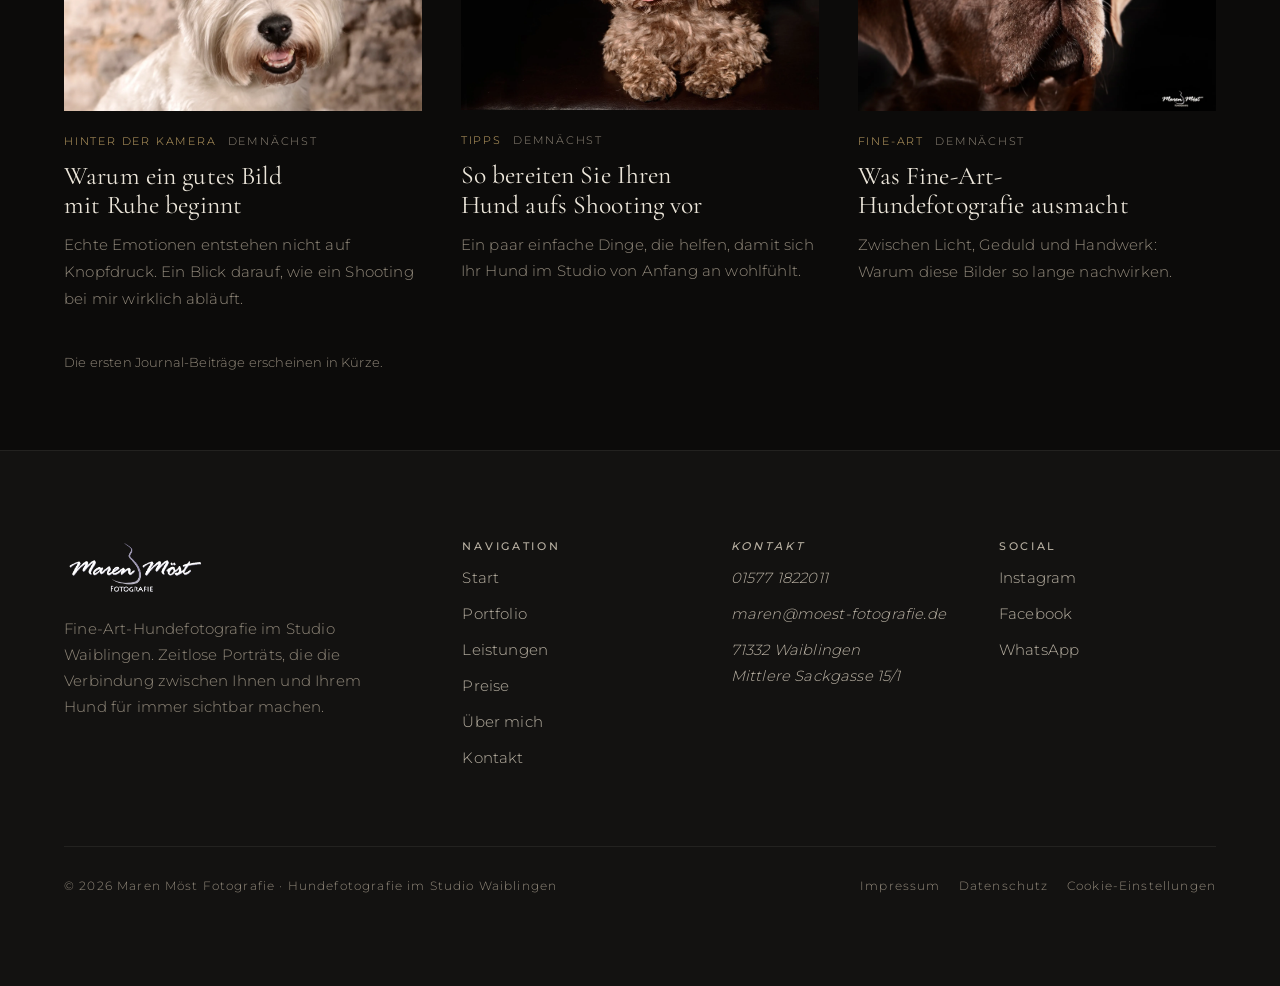
==== commit dff56315: "Fix Cookie-Einstellungen-Link (öffnet Settings-Modal) + Tilt auf Unterseiten-Fotos - Footer-Link "Co" ====
--- a/blog.html
+++ b/blog.html
@@ -165,7 +165,7 @@
         <div class="footer__legal">
           <a href="impressum.html">Impressum</a>
           <a href="datenschutz.html">Datenschutz</a>
-          <a href="#" onclick="klaro.show();return false;">Cookie-Einstellungen</a>
+          <a href="#" onclick="klaro.show(undefined,true);return false;">Cookie-Einstellungen</a>
         </div>
       </div>
     </div>
--- a/css/styles.css
+++ b/css/styles.css
@@ -158,16 +158,15 @@
 
 /* ── Components: media (frame is inline aspect-ratio per CMS contract) ── */
 .media{ display:block; margin:0; background:var(--color-bg-soft); position:relative; }
-.media::after{
-  content:""; position:absolute; inset:0; pointer-events:none;
-  background:linear-gradient(120deg, transparent 0%, rgba(201,169,106,.13) 46%, transparent 62%);
-  opacity:0; transform:translateX(-20%);
-  transition:opacity .7s var(--ease), transform .9s var(--ease);
-}
-.media__img{ width:100%; height:100%; transition:transform 1.2s var(--ease); }
-.media--zoom{ overflow:hidden; }
-.media--zoom:hover .media__img{ transform:scale(1.06); }
-.media--zoom:hover::after{ opacity:1; transform:translateX(20%); }
+.media::after{ content:none; } /* kein Overlay */
+.media__img{ width:100%; height:100%; transition:transform .6s var(--ease); }
+/* 3D-Tilt + Glanz: Bewegung kommt von vanilla-tilt (JS), das perspective/rotate + eine
+   Glare-Schicht aufs Element legt. Container nur fürs 3D vorbereiten. */
+.media--zoom{ overflow:hidden; transform-style:preserve-3d; }
+/* Tilt auch auf den prominenten Unterseiten-Fotos (Page-Hero + Lux-Panel-Frames) */
+.page-hero__visual,
+.lux-panel__frame{ transform-style:preserve-3d; overflow:hidden; }
+.js-tilt-glare{ border-radius:inherit; }
 
 /* ── Premium visual systems ───────────────────────────────────── */
 .lux-panel{
@@ -228,7 +227,7 @@
   #signature .lux-panel__grid{
     grid-template-columns:minmax(0,.82fr) minmax(0,1.18fr);
     column-gap:clamp(40px,5vw,84px);
-    align-items:center;
+    align-items:start;
   }
 }
 .lux-icon-grid{
@@ -381,7 +380,7 @@
 .hero__brand-card{
   position:absolute; z-index:1;
   right:clamp(48px,6vw,104px); bottom:clamp(92px,11vh,150px);
-  width:min(620px,46vw);
+  width:min(720px,50vw);
   padding:clamp(22px,2.8vw,42px);
   border:1px solid rgba(201,169,106,.18);
   background:rgba(8,7,6,.58);
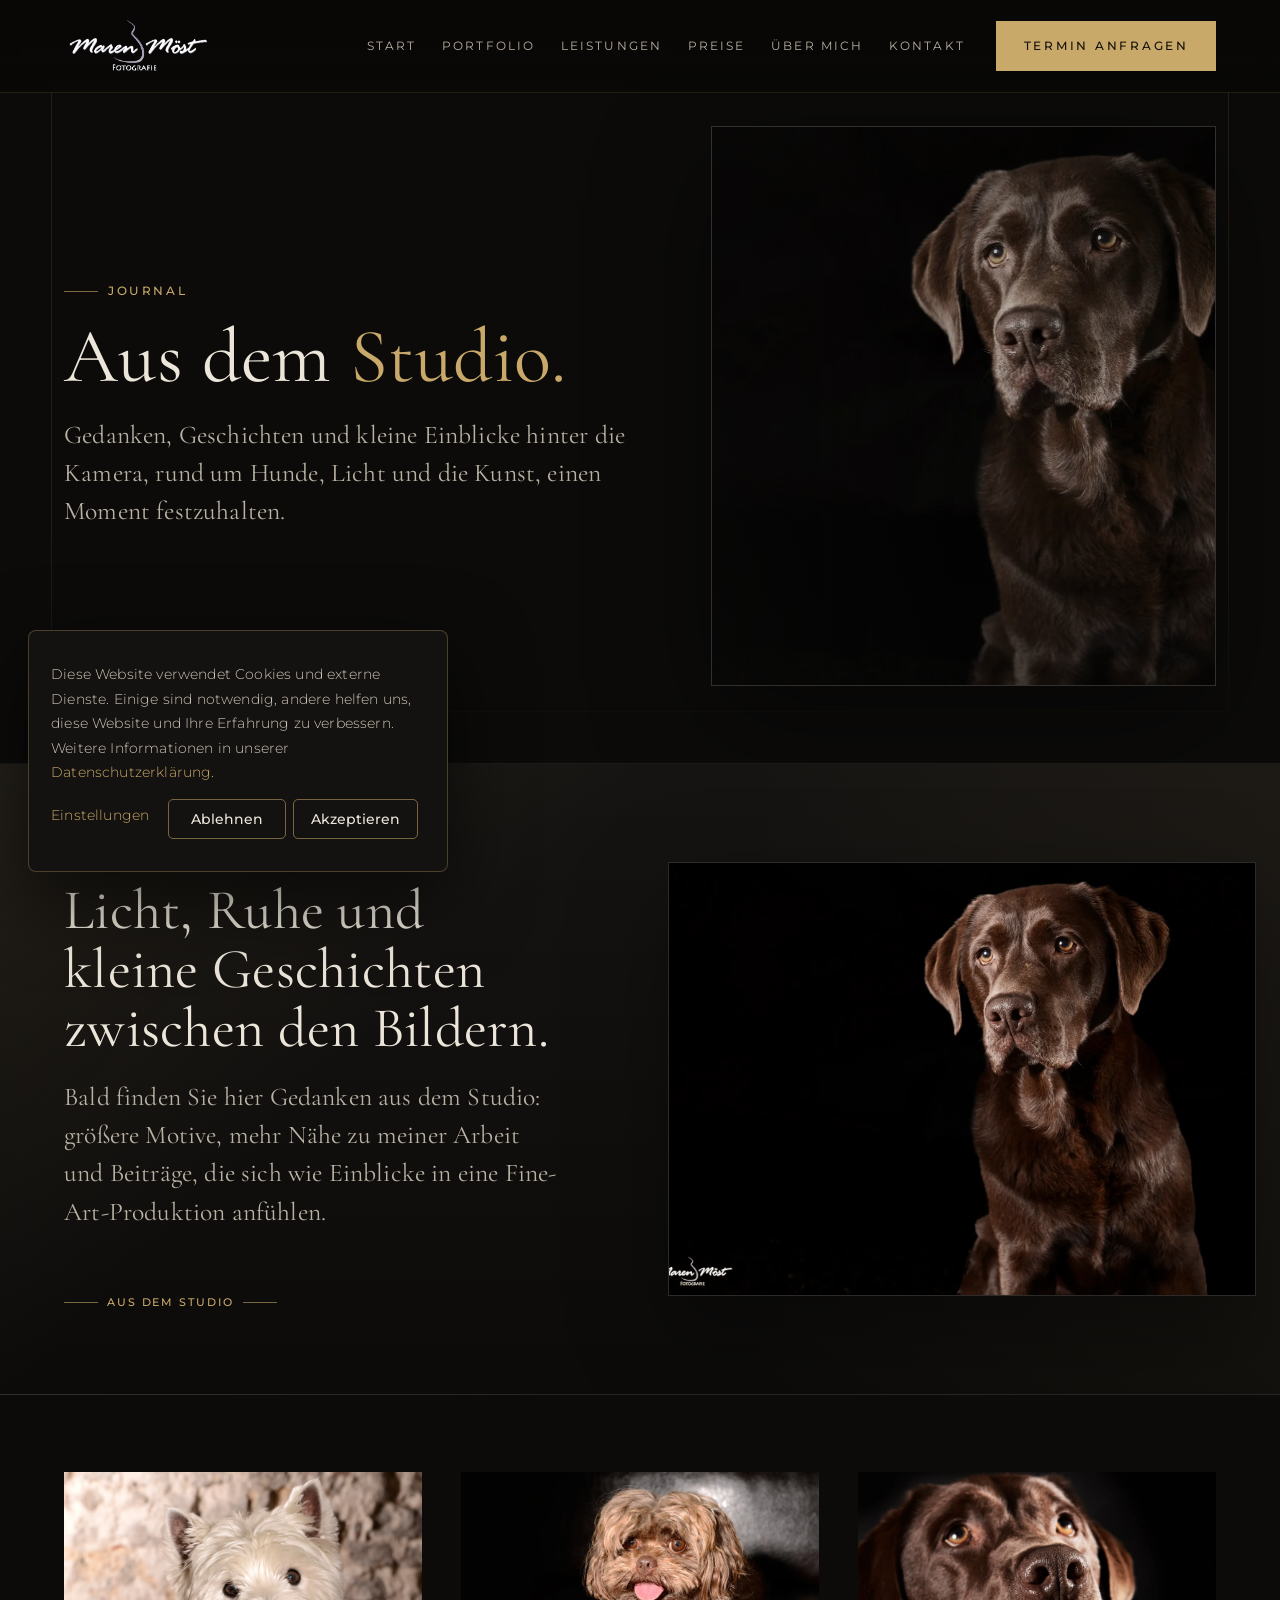
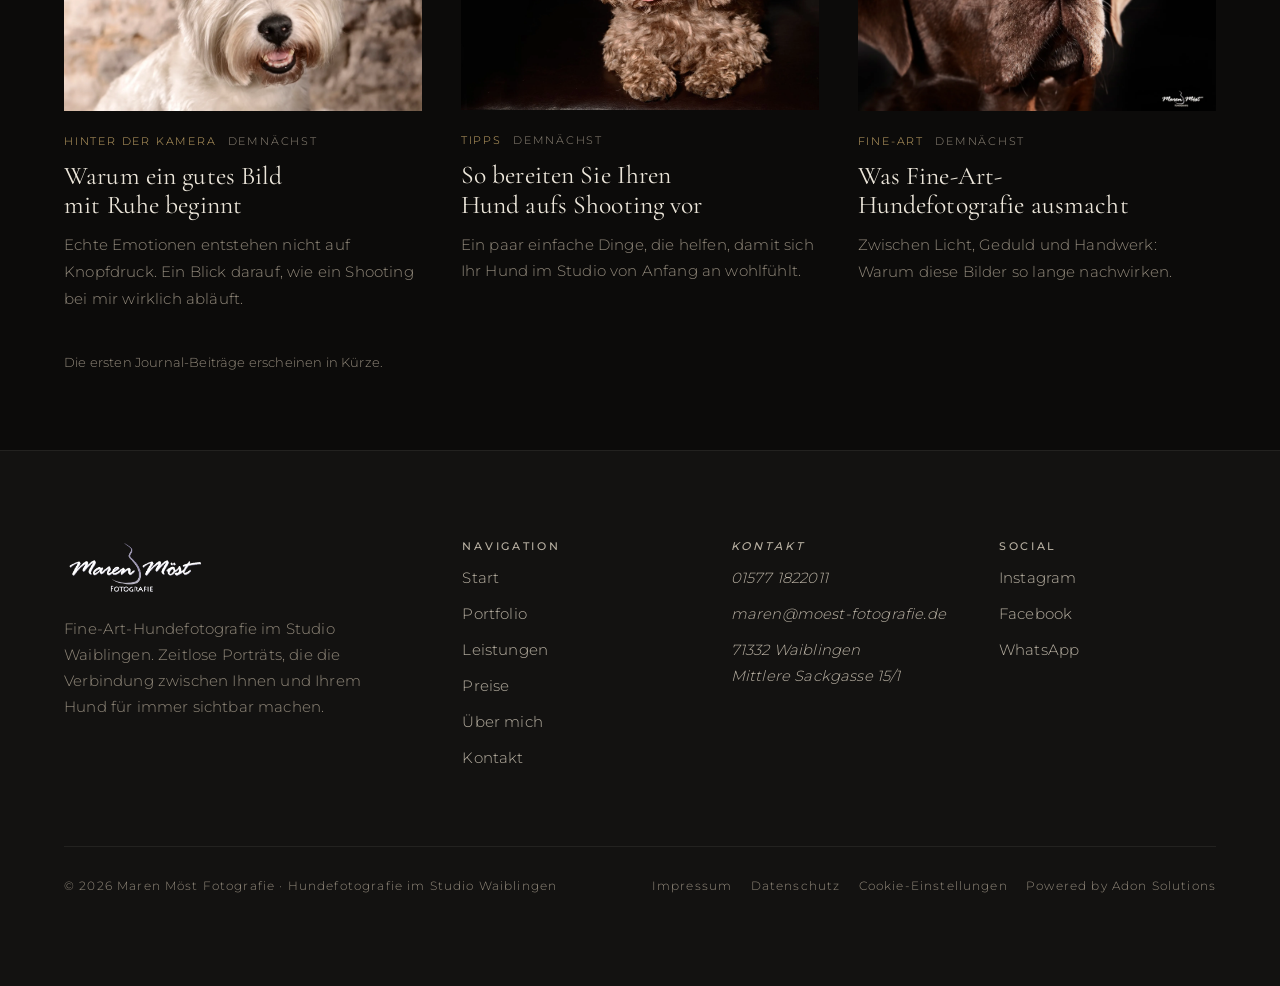
==== commit 6605299e: "Footer: "Powered by Adon Solutions"-Credit-Link (im Footer-Legal-Cluster, site-style) Auf allen 10 S" ====
--- a/blog.html
+++ b/blog.html
@@ -166,6 +166,7 @@
           <a href="impressum.html">Impressum</a>
           <a href="datenschutz.html">Datenschutz</a>
           <a href="#" onclick="klaro.show(undefined,true);return false;">Cookie-Einstellungen</a>
+          <a class="footer__credit" href="https://adonsolutions.de" target="_blank" rel="noopener nofollow noreferrer">Powered by Adon Solutions</a>
         </div>
       </div>
     </div>
